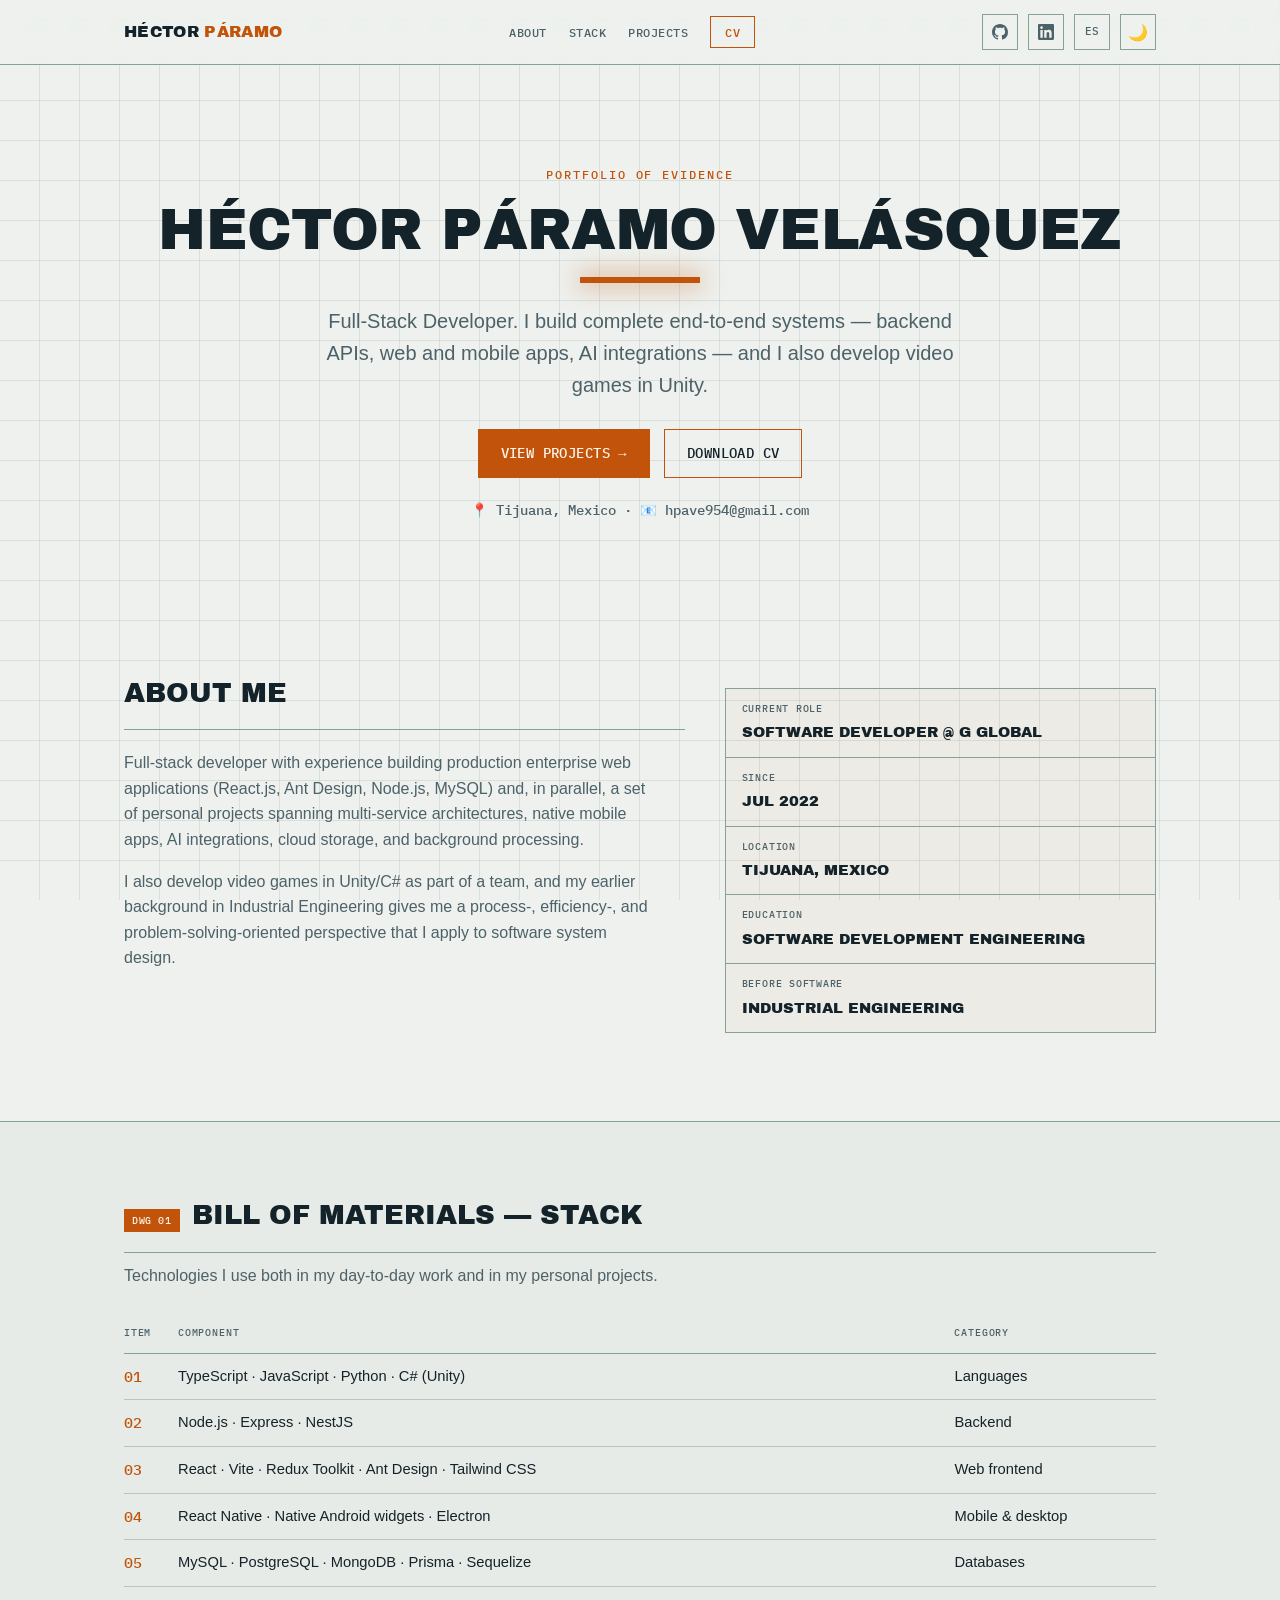
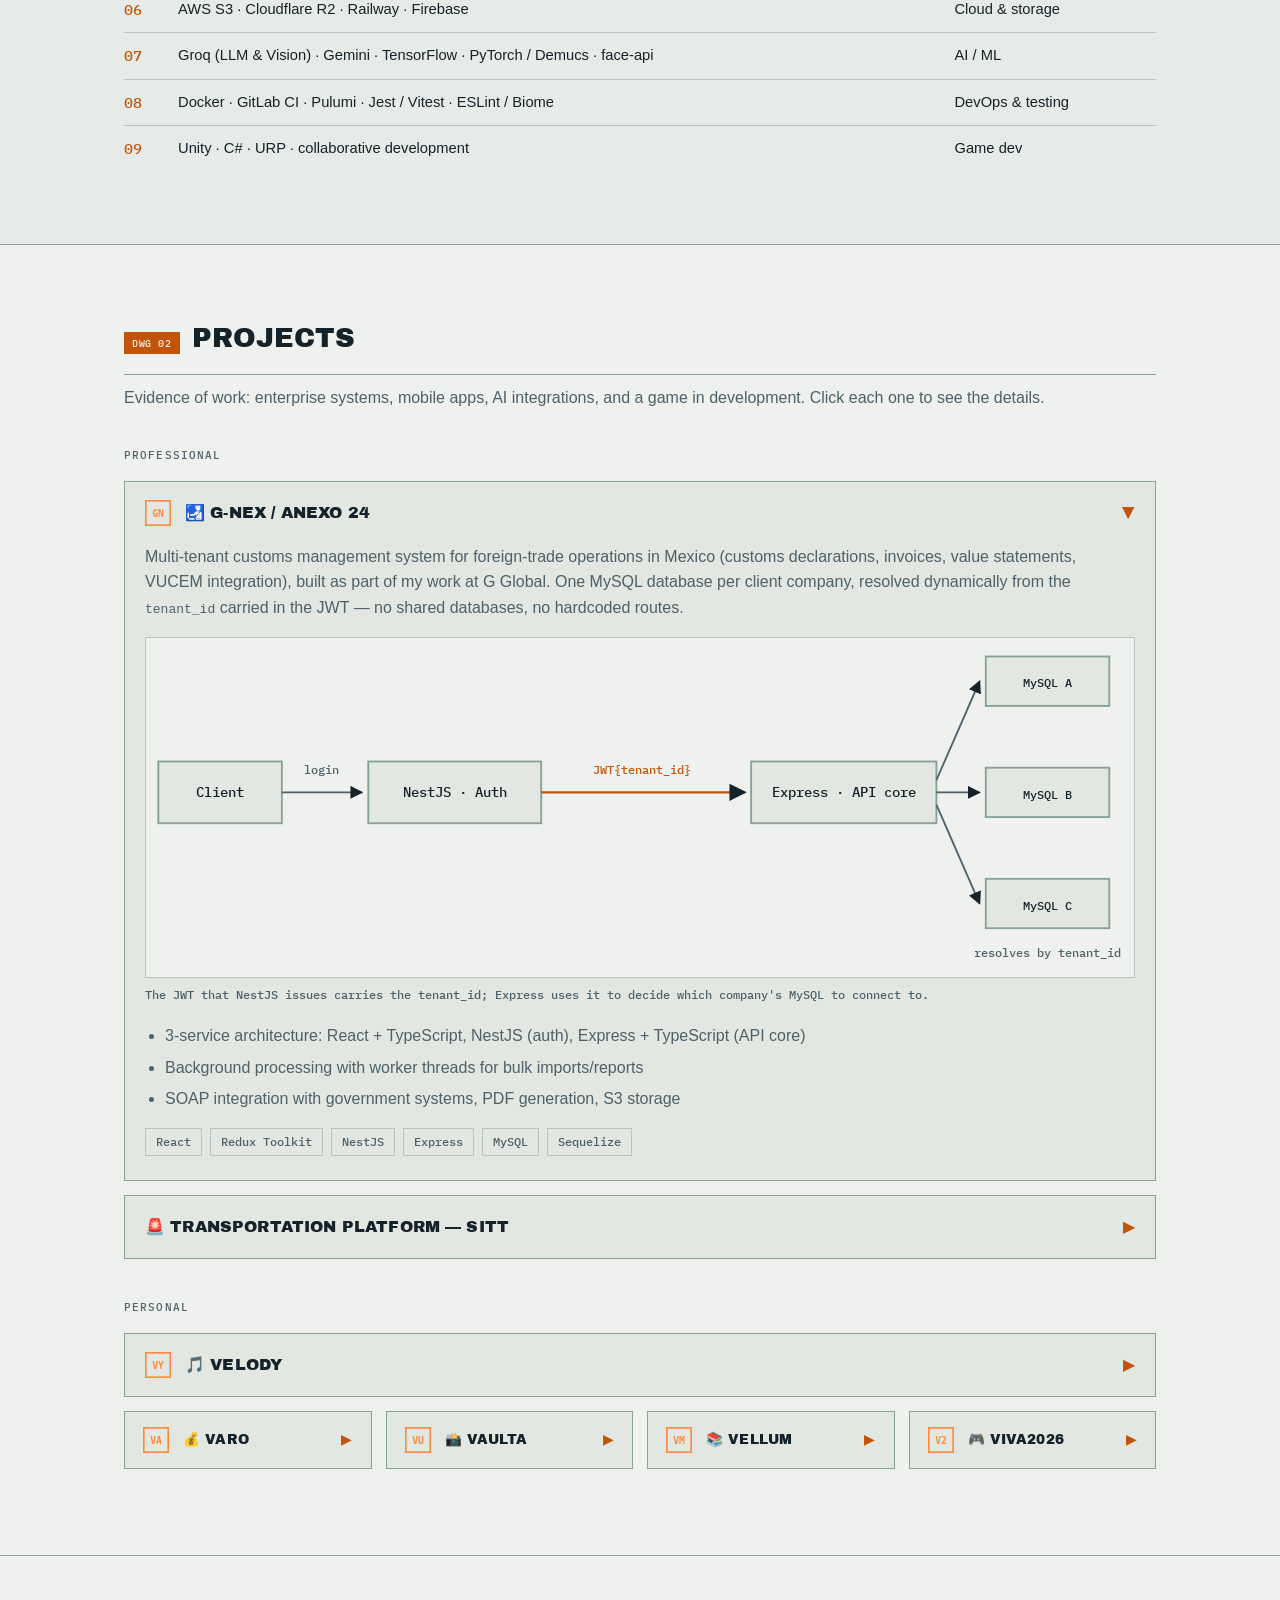
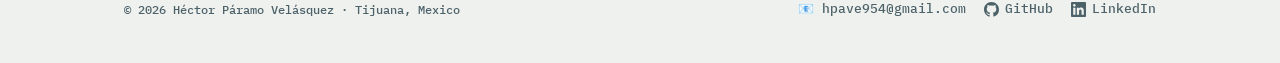
==== en/index.html @ 0962d367 "Polish visuals, add English site, sync CV, fix project accordion Batch of accumulated work across se" ====
<!DOCTYPE html>
<html lang="en">
<head>
<meta charset="UTF-8">
<meta name="viewport" content="width=device-width, initial-scale=1.0">
<title>Héctor Páramo Velásquez — Full-Stack Developer</title>
<meta name="description" content="Portfolio of evidence for Héctor Páramo Velásquez: full-stack, mobile, AI, and game development projects.">
<link rel="canonical" href="https://portfolio-delta-ruddy-33.vercel.app/en/">
<link rel="alternate" hreflang="es" href="https://portfolio-delta-ruddy-33.vercel.app/">
<link rel="alternate" hreflang="en" href="https://portfolio-delta-ruddy-33.vercel.app/en/">
<link rel="alternate" hreflang="x-default" href="https://portfolio-delta-ruddy-33.vercel.app/">

<meta property="og:type" content="website">
<meta property="og:url" content="https://portfolio-delta-ruddy-33.vercel.app/en/">
<meta property="og:title" content="Héctor Páramo Velásquez — Full-Stack Developer">
<meta property="og:description" content="Portfolio of evidence for Héctor Páramo Velásquez: full-stack, mobile, AI, and game development projects.">
<meta property="og:image" content="https://portfolio-delta-ruddy-33.vercel.app/en/og-image.svg">
<meta property="og:image:type" content="image/svg+xml">
<meta property="og:image:width" content="1200">
<meta property="og:image:height" content="630">
<meta property="og:locale" content="en_US">

<meta name="twitter:card" content="summary_large_image">
<meta name="twitter:title" content="Héctor Páramo Velásquez — Full-Stack Developer">
<meta name="twitter:description" content="Portfolio of evidence for Héctor Páramo Velásquez: full-stack, mobile, AI, and game development projects.">
<meta name="twitter:image" content="https://portfolio-delta-ruddy-33.vercel.app/en/og-image.svg">

<link rel="icon" href="data:image/svg+xml,<svg xmlns=%22http://www.w3.org/2000/svg%22 viewBox=%220 0 100 100%22><text y=%22.9em%22 font-size=%2290%22>💻</text></svg>">
<link rel="stylesheet" href="../styles.css">
</head>
<body>

<nav class="nav" id="nav">
  <div class="nav__inner">
    <a href="#top" class="nav__brand">Héctor <span>Páramo</span></a>
    <ul class="nav__links">
      <li><a href="#about">About</a></li>
      <li><a href="#stack">Stack</a></li>
      <li><a href="#projects">Projects</a></li>
      <li><a href="cv.html" class="nav__cta">CV</a></li>
    </ul>
    <div class="nav__actions">
      <a class="nav__icon-link" href="https://github.com/Hector0122" target="_blank" rel="noopener noreferrer" aria-label="GitHub" title="GitHub"><svg width="16" height="16" viewBox="0 0 16 16" fill="currentColor" aria-hidden="true"><path d="M8 0C3.58 0 0 3.58 0 8c0 3.54 2.29 6.53 5.47 7.59.4.07.55-.17.55-.38 0-.19-.01-.82-.01-1.49-2.01.37-2.53-.49-2.69-.94-.09-.23-.48-.94-.82-1.13-.28-.15-.68-.52-.01-.53.63-.01 1.08.58 1.23.82.72 1.21 1.87.87 2.33.66.07-.52.28-.87.51-1.07-1.78-.2-3.64-.89-3.64-3.95 0-.87.31-1.59.82-2.15-.08-.2-.36-1.02.08-2.12 0 0 .67-.21 2.2.82.64-.18 1.32-.27 2-.27.68 0 1.36.09 2 .27 1.53-1.04 2.2-.82 2.2-.82.44 1.1.16 1.92.08 2.12.51.56.82 1.27.82 2.15 0 3.07-1.87 3.75-3.65 3.95.29.25.54.73.54 1.48 0 1.07-.01 1.93-.01 2.2 0 .21.15.46.55.38A8.013 8.013 0 0016 8c0-4.42-3.58-8-8-8z"/></svg></a>
      <!-- TODO: replace "#" with your real LinkedIn URL -->
      <a class="nav__icon-link" href="#" id="nav-linkedin-link" aria-label="LinkedIn" title="LinkedIn"><svg width="16" height="16" viewBox="0 0 24 24" fill="currentColor" aria-hidden="true"><path d="M20.447 20.452h-3.554v-5.569c0-1.328-.027-3.037-1.852-3.037-1.853 0-2.136 1.445-2.136 2.939v5.667H9.351V9h3.414v1.561h.046c.477-.9 1.637-1.85 3.37-1.85 3.601 0 4.267 2.37 4.267 5.455v6.286zM5.337 7.433c-1.144 0-2.063-.926-2.063-2.065 0-1.138.92-2.063 2.063-2.063 1.14 0 2.064.925 2.064 2.063 0 1.139-.925 2.065-2.064 2.065zm1.782 13.019H3.555V9h3.564v11.452zM22.225 0H1.771C.792 0 0 .774 0 1.729v20.542C0 23.227.792 24 1.771 24h20.451C23.2 24 24 23.227 24 22.271V1.729C24 .774 23.2 0 22.222 0h.003z"/></svg></a>
      <a class="nav__icon-link" href="/" aria-label="Versión en español" title="Versión en español">ES</a>
      <button class="theme-toggle" id="theme-toggle" aria-label="Switch theme" title="Switch theme">🌙</button>
      <button class="nav__burger" id="nav-burger" aria-label="Open menu">☰</button>
    </div>
  </div>
</nav>

<header class="hero" id="top">
  <div class="hero__glow" aria-hidden="true"></div>
  <div class="container">
    <span class="hero__eyebrow">Portfolio of evidence</span>
    <h1>Héctor Páramo Velásquez</h1>
    <div class="hero__rule" aria-hidden="true"></div>
    <p class="hero__subtitle">
      Full-Stack Developer. I build complete end-to-end systems — backend APIs,
      web and mobile apps, AI integrations — and I also develop video games in Unity.
    </p>
    <div class="hero__actions">
      <a href="#projects" class="btn btn--primary">View projects →</a>
      <a href="cv.html" class="btn btn--ghost">Download CV</a>
    </div>
    <p class="hero__meta">📍 Tijuana, Mexico · 📧 <span id="hero-email"></span><noscript> enable JavaScript to see it, or reach me via GitHub/LinkedIn below</noscript></p>
  </div>
</header>

<section id="about">
  <div class="container about">
    <div>
      <div class="section-head section-head--left">
        <h2>About me</h2>
      </div>
      <p>
        Full-stack developer with experience building production enterprise web
        applications (React.js, Ant Design, Node.js, MySQL) and, in parallel, a set
        of personal projects spanning multi-service architectures, native mobile
        apps, AI integrations, cloud storage, and background processing.
      </p>
      <p>
        I also develop video games in Unity/C# as part of a team, and my earlier
        background in Industrial Engineering gives me a process-, efficiency-, and
        problem-solving-oriented perspective that I apply to software system design.
      </p>
    </div>
    <dl class="title-block title-block--vertical">
      <div><dt>Current role</dt><dd>Software Developer @ G Global</dd></div>
      <div><dt>Since</dt><dd>Jul 2022</dd></div>
      <div><dt>Location</dt><dd>Tijuana, Mexico</dd></div>
      <div><dt>Education</dt><dd>Software Development Engineering</dd></div>
      <div><dt>Before software</dt><dd>Industrial Engineering</dd></div>
    </dl>
  </div>
</section>

<section id="stack" class="section-alt">
  <div class="container">
    <div class="section-head">
      <h2><span class="tag">Dwg 01</span> Bill of materials — Stack</h2>
      <p>Technologies I use both in my day-to-day work and in my personal projects.</p>
    </div>
    <table class="bom-table">
      <thead>
        <tr><th>Item</th><th>Component</th><th>Category</th></tr>
      </thead>
      <tbody>
        <tr><td>01</td><td>TypeScript · JavaScript · Python · C# (Unity)</td><td>Languages</td></tr>
        <tr><td>02</td><td>Node.js · Express · NestJS</td><td>Backend</td></tr>
        <tr><td>03</td><td>React · Vite · Redux Toolkit · Ant Design · Tailwind CSS</td><td>Web frontend</td></tr>
        <tr><td>04</td><td>React Native · Native Android widgets · Electron</td><td>Mobile &amp; desktop</td></tr>
        <tr><td>05</td><td>MySQL · PostgreSQL · MongoDB · Prisma · Sequelize</td><td>Databases</td></tr>
        <tr><td>06</td><td>AWS S3 · Cloudflare R2 · Railway · Firebase</td><td>Cloud &amp; storage</td></tr>
        <tr><td>07</td><td>Groq (LLM &amp; Vision) · Gemini · TensorFlow · PyTorch / Demucs · face-api</td><td>AI / ML</td></tr>
        <tr><td>08</td><td>Docker · GitLab CI · Pulumi · Jest / Vitest · ESLint / Biome</td><td>DevOps &amp; testing</td></tr>
        <tr><td>09</td><td>Unity · C# · URP · collaborative development</td><td>Game dev</td></tr>
      </tbody>
    </table>
  </div>
</section>

<section id="projects">
  <div class="container">
    <div class="section-head">
      <h2><span class="tag">Dwg 02</span> Projects</h2>
      <p>Evidence of work: enterprise systems, mobile apps, AI integrations, and a game in development. Click each one to see the details.</p>
    </div>

    <div class="proj-group">
      <p class="proj-group__label">Professional</p>

      <details class="proj" name="projects" open>
        <summary>
          <img class="proj__logo" src="../logo_gnex.svg" alt="">
          <span class="proj__title">🛃 G-Nex / Anexo 24</span>
          <span class="proj__chevron">▶</span>
        </summary>
        <div class="proj__body">
            <div class="proj__body-inner">
          <p>Multi-tenant customs management system for foreign-trade operations in Mexico (customs declarations, invoices, value statements, VUCEM integration), built as part of my work at G Global. One MySQL database per client company, resolved dynamically from the <code>tenant_id</code> carried in the JWT — no shared databases, no hardcoded routes.</p>
          <figure>
            <svg viewBox="0 0 800 275" role="img" aria-label="Diagram: the client logs into NestJS, which issues a JWT carrying the tenant_id; Express uses that tenant_id to resolve which of the three client MySQL databases to query.">
              <defs>
                <marker id="gnex-arrow-en" viewBox="0 0 10 10" refX="9" refY="5" markerWidth="7" markerHeight="7" orient="auto-start-reverse">
                  <path d="M0,0 L10,5 L0,10 z" fill="currentColor" />
                </marker>
              </defs>
              <rect class="flow-box" x="10" y="100" width="100" height="50"/>
              <text class="flow-text" x="60" y="129" text-anchor="middle">Client</text>

              <rect class="flow-box" x="180" y="100" width="140" height="50"/>
              <text class="flow-text" x="250" y="129" text-anchor="middle">NestJS · Auth</text>

              <line class="flow-line draw len-100" x1="110" y1="125" x2="175" y2="125" marker-end="url(#gnex-arrow-en)"/>
              <text class="flow-label" x="142" y="110" text-anchor="middle">login</text>

              <rect class="flow-box" x="490" y="100" width="150" height="50"/>
              <text class="flow-text" x="565" y="129" text-anchor="middle">Express · API core</text>

              <line class="flow-line--hinge draw len-300" x1="320" y1="125" x2="485" y2="125" marker-end="url(#gnex-arrow-en)"/>
              <text class="flow-label flow-label--hinge" x="402" y="110" text-anchor="middle">JWT{tenant_id}</text>

              <rect class="flow-box" x="680" y="15" width="100" height="40"/>
              <text class="flow-text flow-text--sm" x="730" y="40" text-anchor="middle">MySQL A</text>
              <rect class="flow-box" x="680" y="105" width="100" height="40"/>
              <text class="flow-text flow-text--sm" x="730" y="130" text-anchor="middle">MySQL B</text>
              <rect class="flow-box" x="680" y="195" width="100" height="40"/>
              <text class="flow-text flow-text--sm" x="730" y="220" text-anchor="middle">MySQL C</text>

              <line class="flow-line draw len-100" x1="640" y1="115" x2="675" y2="35" marker-end="url(#gnex-arrow-en)"/>
              <line class="flow-line draw len-100" x1="640" y1="125" x2="675" y2="125" marker-end="url(#gnex-arrow-en)"/>
              <line class="flow-line draw len-100" x1="640" y1="135" x2="675" y2="215" marker-end="url(#gnex-arrow-en)"/>
              <text class="flow-label" x="730" y="258" text-anchor="middle">resolves by tenant_id</text>
            </svg>
            <figcaption>The JWT that NestJS issues carries the tenant_id; Express uses it to decide which company's MySQL to connect to.</figcaption>
          </figure>
          <ul>
            <li>3-service architecture: React + TypeScript, NestJS (auth), Express + TypeScript (API core)</li>
            <li>Background processing with worker threads for bulk imports/reports</li>
            <li>SOAP integration with government systems, PDF generation, S3 storage</li>
          </ul>
          <div class="badges">
            <span class="badge">React</span><span class="badge">Redux Toolkit</span>
            <span class="badge">NestJS</span><span class="badge">Express</span>
            <span class="badge">MySQL</span><span class="badge">Sequelize</span>
          </div>
        </div>
          </div>
      </details>

      <details class="proj" name="projects">
        <summary>
          <span class="proj__title">🚨 Transportation platform — SITT</span>
          <span class="proj__chevron">▶</span>
        </summary>
        <div class="proj__body">
            <div class="proj__body-inner">
          <p>Platform for the public transportation system, integrated with the C4 public-safety command centers. Built during my time at IDG (client name withheld for confidentiality).</p>
          <ul>
            <li>Panic-button feature integrated with the C4 system via SOAP Web Services</li>
            <li>JSON ↔ XML conversion to communicate with C4's SOAP services</li>
            <li>Endpoints for real-time data queries and submission</li>
            <li>Service integration between mobile apps and backend</li>
          </ul>
          <div class="badges">
            <span class="badge">C#</span><span class="badge">SOAP</span>
            <span class="badge">Firebase</span><span class="badge">React</span>
          </div>
        </div>
          </div>
      </details>
    </div>

    <div class="proj-group">
      <p class="proj-group__label">Personal</p>

      <details class="proj" name="projects">
        <summary>
          <img class="proj__logo" src="../logo_velody.svg" alt="">
          <span class="proj__title">🎵 Velody</span>
          <span class="proj__chevron">▶</span>
        </summary>
        <div class="proj__body">
            <div class="proj__body-inner">
          <p>Desktop app for splitting songs into stems (vocals, drums, bass, etc.) to practice along with. Three independent processes coordinated via IPC — audio separation happens outside the main process so the UI never freezes.</p>
          <figure>
            <svg viewBox="0 0 620 260" role="img" aria-label="Diagram: React communicates with Node's main process via IPC; Node spawns a Python subprocess that runs Demucs and returns the separated stems over stdout.">
              <defs>
                <marker id="velody-arrow-en" viewBox="0 0 10 10" refX="9" refY="5" markerWidth="7" markerHeight="7" orient="auto-start-reverse">
                  <path d="M0,0 L10,5 L0,10 z" fill="currentColor" />
                </marker>
              </defs>
              <rect class="flow-box" x="20" y="20" width="170" height="50"/>
              <text class="flow-text" x="105" y="49" text-anchor="middle">React · UI</text>

              <rect class="flow-box" x="20" y="180" width="220" height="50"/>
              <text class="flow-text" x="130" y="209" text-anchor="middle">Node · Main process</text>

              <line class="flow-line draw len-300" x1="105" y1="70" x2="105" y2="175" marker-end="url(#velody-arrow-en)" marker-start="url(#velody-arrow-en)"/>
              <text class="flow-label" x="118" y="128">IPC</text>

              <rect class="flow-box" x="430" y="105" width="170" height="50"/>
              <text class="flow-text" x="515" y="134" text-anchor="middle">Python · Demucs</text>

              <line class="flow-line--hinge draw len-300" x1="240" y1="195" x2="425" y2="140" marker-end="url(#velody-arrow-en)"/>
              <text class="flow-label flow-label--hinge" x="290" y="150">spawn · stdin</text>

              <line class="flow-line draw len-300" x1="425" y1="150" x2="245" y2="205" marker-end="url(#velody-arrow-en)"/>
              <text class="flow-label" x="270" y="228">stems .wav · stdout</text>
            </svg>
            <figcaption>Node spawns Python as a subprocess to run Demucs; the React UI keeps responding while the audio is processed.</figcaption>
          </figure>
          <ul>
            <li>Custom audio engine built on the Web Audio API, with precise sync between stems</li>
            <li>Audio separation with Demucs (PyTorch) and BPM/key detection with ML</li>
            <li>Automatic Python environment setup on first launch</li>
          </ul>
          <div class="badges">
            <span class="badge">Electron</span><span class="badge">React</span>
            <span class="badge">Python</span><span class="badge">PyTorch</span>
            <span class="badge">Demucs</span>
          </div>
        </div>
          </div>
      </details>

      <div class="proj-grid">
        <details class="proj" name="projects">
          <summary>
            <img class="proj__logo" src="../logo_varo.svg" alt="">
            <span class="proj__title">💰 Varo</span>
            <span class="proj__chevron">▶</span>
          </summary>
          <div class="proj__body">
            <div class="proj__body-inner">
            <p>Personal finance mobile app with smart savings-goal forecasting, automated recurring transactions via cron jobs, and AI receipt scanning (Groq Vision) for automatic expense capture. Native Android widget rendered with Skia.</p>
            <div class="badges">
              <span class="badge">React Native</span><span class="badge">NestJS</span>
              <span class="badge">Prisma</span><span class="badge">PostgreSQL</span>
              <span class="badge">Groq API</span>
            </div>
          </div>
          </div>
        </details>

        <details class="proj" name="projects">
          <summary>
            <img class="proj__logo" src="../logo_vaulta.svg" alt="">
            <span class="proj__title">📸 Vaulta</span>
            <span class="proj__chevron">▶</span>
          </summary>
          <div class="proj__body">
            <div class="proj__body-inner">
            <p>Private-vault-style photo/video storage and organization app: facial recognition and person grouping (face-api + TensorFlow in an isolated process), duplicate detection via perceptual hashing, async ZIP export, vault protected with PIN + biometrics.</p>
            <div class="badges">
              <span class="badge">React Native</span><span class="badge">NestJS</span>
              <span class="badge">PostgreSQL</span><span class="badge">Cloudflare R2/S3</span>
              <span class="badge">Firebase</span><span class="badge">TensorFlow</span>
            </div>
          </div>
          </div>
        </details>

        <details class="proj" name="projects">
          <summary>
            <img class="proj__logo" src="../logo_vellum.svg" alt="">
            <span class="proj__title">📚 Vellum</span>
            <span class="proj__chevron">▶</span>
          </summary>
          <div class="proj__body">
            <div class="proj__body-inner">
            <p>Mobile EPUB reading app with progress sync, notes, and smart recommendations. Offline-first architecture with a persistent sync queue and automatic retries; AI-generated chapter summaries (Groq/Gemini).</p>
            <div class="badges">
              <span class="badge">React Native</span><span class="badge">Express</span>
              <span class="badge">Prisma</span><span class="badge">PostgreSQL</span>
              <span class="badge">Groq</span><span class="badge">Gemini</span>
            </div>
          </div>
          </div>
        </details>

        <details class="proj" name="projects">
          <summary>
            <img class="proj__logo" src="../logo_viva2026.svg" alt="">
            <span class="proj__title">🎮 Viva2026</span>
            <span class="proj__chevron">▶</span>
          </summary>
          <div class="proj__body">
            <div class="proj__body-inner">
            <p>2D stealth-action game in development, inspired by Katana Zero, Hotline Miami, and Dead Cells. Level built entirely procedurally at runtime (no prefabs): camera, player, enemies, platforms, and UI all generated by code. Extensible mask-based ability system.</p>
            <div class="badges">
              <span class="badge">Unity 6</span><span class="badge">C#</span>
              <span class="badge">URP</span><span class="badge">Android</span>
            </div>
          </div>
          </div>
        </details>
      </div>
    </div>
  </div>
</section>

<footer class="site-footer">
  <div class="container site-footer__inner">
    <p class="site-footer__copy">© <span id="year"></span> Héctor Páramo Velásquez · Tijuana, Mexico</p>
    <nav class="footer__contact" aria-label="Contact">
      <a href="#" id="email-contact-link">📧</a>
      <a href="https://github.com/Hector0122" id="github-link" target="_blank" rel="noopener noreferrer"><svg width="15" height="15" viewBox="0 0 16 16" fill="currentColor" aria-hidden="true"><path d="M8 0C3.58 0 0 3.58 0 8c0 3.54 2.29 6.53 5.47 7.59.4.07.55-.17.55-.38 0-.19-.01-.82-.01-1.49-2.01.37-2.53-.49-2.69-.94-.09-.23-.48-.94-.82-1.13-.28-.15-.68-.52-.01-.53.63-.01 1.08.58 1.23.82.72 1.21 1.87.87 2.33.66.07-.52.28-.87.51-1.07-1.78-.2-3.64-.89-3.64-3.95 0-.87.31-1.59.82-2.15-.08-.2-.36-1.02.08-2.12 0 0 .67-.21 2.2.82.64-.18 1.32-.27 2-.27.68 0 1.36.09 2 .27 1.53-1.04 2.2-.82 2.2-.82.44 1.1.16 1.92.08 2.12.51.56.82 1.27.82 2.15 0 3.07-1.87 3.75-3.65 3.95.29.25.54.73.54 1.48 0 1.07-.01 1.93-.01 2.2 0 .21.15.46.55.38A8.013 8.013 0 0016 8c0-4.42-3.58-8-8-8z"/></svg> GitHub</a>
      <!-- TODO: replace "#" with your real LinkedIn URL -->
      <a href="#" id="linkedin-link"><svg width="15" height="15" viewBox="0 0 24 24" fill="currentColor" aria-hidden="true"><path d="M20.447 20.452h-3.554v-5.569c0-1.328-.027-3.037-1.852-3.037-1.853 0-2.136 1.445-2.136 2.939v5.667H9.351V9h3.414v1.561h.046c.477-.9 1.637-1.85 3.37-1.85 3.601 0 4.267 2.37 4.267 5.455v6.286zM5.337 7.433c-1.144 0-2.063-.926-2.063-2.065 0-1.138.92-2.063 2.063-2.063 1.14 0 2.064.925 2.064 2.063 0 1.139-.925 2.065-2.064 2.065zm1.782 13.019H3.555V9h3.564v11.452zM22.225 0H1.771C.792 0 0 .774 0 1.729v20.542C0 23.227.792 24 1.771 24h20.451C23.2 24 24 23.227 24 22.271V1.729C24 .774 23.2 0 22.222 0h.003z"/></svg> LinkedIn</a>
      <noscript>Enable JavaScript to see my email.</noscript>
    </nav>
  </div>
</footer>

<script src="../script.js"></script>
</body>
</html>
---- styles.css ----
/* ===== Fonts (self-hosted, no third-party requests) ===== */
@font-face {
  font-family: "Archivo Black";
  font-style: normal;
  font-weight: 400;
  font-display: swap;
  src: url("fonts/archivo-black-400.woff2") format("woff2");
}

@font-face {
  font-family: "IBM Plex Mono";
  font-style: normal;
  font-weight: 500;
  font-display: swap;
  src: url("fonts/ibm-plex-mono-500.woff2") format("woff2");
}

/* ===== Design tokens ===== */
:root {
  /* Blueprint (dark) — default identity */
  --bg: #0b1826;
  --bg-alt: #0f2233;
  --surface: #0f2233;
  --rule: #24435b;
  --rule-strong: #3a6386;
  --text: #e9f2f6;
  --text-muted: #86a8ba;
  --accent: #ff8a3d;
  --accent-rgb: 255, 138, 61;
  --accent-ink: #2a1200;
  --glow-opacity: 0.12;
  --max-width: 1080px;
  color-scheme: dark;
}

@media (prefers-color-scheme: light) {
  :root:not([data-theme="dark"]) {
    /* Blueline (light) — historical diazo-print inversion */
    --bg: #eef1ee;
    --bg-alt: #e2e7e2;
    --surface: #e2e7e2;
    --rule: #b9c6c0;
    --rule-strong: #86a196;
    --text: #142229;
    --text-muted: #4d6169;
    --accent: #c2530a;
    --accent-rgb: 194, 83, 10;
    --accent-ink: #fff4ea;
    --glow-opacity: 0;
    color-scheme: light;
  }
}

:root[data-theme="dark"] {
  --bg: #0b1826; --bg-alt: #0f2233; --surface: #0f2233;
  --rule: #24435b; --rule-strong: #3a6386;
  --text: #e9f2f6; --text-muted: #86a8ba;
  --accent: #ff8a3d; --accent-rgb: 255, 138, 61; --accent-ink: #2a1200;
  --glow-opacity: 0.12;
  color-scheme: dark;
}

:root[data-theme="light"] {
  --bg: #eef1ee; --bg-alt: #e2e7e2; --surface: #e2e7e2;
  --rule: #b9c6c0; --rule-strong: #86a196;
  --text: #142229; --text-muted: #4d6169;
  --accent: #c2530a; --accent-rgb: 194, 83, 10; --accent-ink: #fff4ea;
  --glow-opacity: 0;
  color-scheme: light;
}

* { box-sizing: border-box; }

html { scroll-behavior: smooth; }

body {
  margin: 0;
  background:
    repeating-linear-gradient(0deg, transparent, transparent 39px, color-mix(in srgb, var(--rule) 40%, transparent) 39px, color-mix(in srgb, var(--rule) 40%, transparent) 40px),
    repeating-linear-gradient(90deg, transparent, transparent 39px, color-mix(in srgb, var(--rule) 40%, transparent) 39px, color-mix(in srgb, var(--rule) 40%, transparent) 40px),
    var(--bg);
  background-attachment: fixed;
  color: var(--text);
  font-family: ui-sans-serif, -apple-system, "Segoe UI", Roboto, sans-serif;
  line-height: 1.6;
  -webkit-font-smoothing: antialiased;
}

img { max-width: 100%; display: block; }

a { color: inherit; }

.container {
  max-width: var(--max-width);
  margin: 0 auto;
  padding: 0 24px;
}

@media (prefers-reduced-motion: reduce) {
  * { animation: none !important; transition: none !important; }
}

/* ===== Nav ===== */
.nav {
  position: sticky;
  top: 0;
  z-index: 50;
  background: color-mix(in srgb, var(--bg) 90%, transparent);
  backdrop-filter: blur(10px);
  border-bottom: 1px solid var(--rule-strong);
}

.nav__inner {
  max-width: var(--max-width);
  margin: 0 auto;
  padding: 14px 24px;
  display: flex;
  align-items: center;
  justify-content: space-between;
  gap: 16px;
}

.nav__brand {
  font-family: "Archivo Black", ui-sans-serif, sans-serif;
  font-weight: 400;
  text-decoration: none;
  text-transform: uppercase;
  font-size: 1rem;
  letter-spacing: 0.02em;
}

.nav__brand span { color: var(--accent); }

.nav__links {
  display: flex;
  align-items: center;
  gap: 22px;
  list-style: none;
  margin: 0;
  padding: 0;
}

.nav__links a {
  text-decoration: none;
  color: var(--text-muted);
  font-family: "IBM Plex Mono", ui-monospace, monospace;
  font-size: 0.78rem;
  letter-spacing: 0.04em;
  text-transform: uppercase;
  transition: color 0.15s ease;
}

.nav__links a:hover { color: var(--accent); }

.nav__cta {
  border: 1px solid var(--accent);
  color: var(--accent) !important;
  padding: 7px 14px;
}

.nav__actions {
  display: flex;
  align-items: center;
  gap: 10px;
}

.theme-toggle {
  background: transparent;
  border: 1px solid var(--rule-strong);
  color: var(--text);
  width: 36px;
  height: 36px;
  display: inline-flex;
  align-items: center;
  justify-content: center;
  cursor: pointer;
  font-size: 1rem;
}
.theme-toggle:hover { border-color: var(--accent); color: var(--accent); }
.theme-toggle:focus-visible { outline: 2px solid var(--accent); outline-offset: 2px; }

.nav__icon-link {
  background: transparent;
  border: 1px solid var(--rule-strong);
  color: var(--text-muted);
  width: 36px;
  height: 36px;
  display: inline-flex;
  align-items: center;
  justify-content: center;
  text-decoration: none;
  font-family: "IBM Plex Mono", ui-monospace, monospace;
  font-size: 0.68rem;
  letter-spacing: 0.02em;
  transition: border-color 0.15s ease, color 0.15s ease;
}
.nav__icon-link:hover { border-color: var(--accent); color: var(--accent); }
.nav__icon-link:focus-visible { outline: 2px solid var(--accent); outline-offset: 2px; }

.nav__burger {
  display: none;
  background: none;
  border: 1px solid var(--rule-strong);
  width: 36px;
  height: 36px;
  color: var(--text);
  font-size: 1.1rem;
  cursor: pointer;
}

/* ===== Hero ===== */
.hero {
  position: relative;
  padding: 96px 0 64px;
  overflow: clip;
}

.hero__glow {
  position: absolute;
  top: -80px;
  left: 50%;
  transform: translateX(-50%);
  width: 560px;
  height: 420px;
  background: radial-gradient(circle, rgba(var(--accent-rgb), var(--glow-opacity)) 0%, rgba(var(--accent-rgb), 0) 70%);
  pointer-events: none;
  z-index: 0;
}

.hero .container { position: relative; z-index: 1; text-align: center; }

.hero__eyebrow {
  display: inline-block;
  color: var(--accent);
  font-family: "IBM Plex Mono", ui-monospace, monospace;
  font-size: 0.75rem;
  letter-spacing: 0.16em;
  text-transform: uppercase;
  margin-bottom: 18px;
}

.hero h1 {
  font-family: "Archivo Black", ui-sans-serif, sans-serif;
  font-weight: 400;
  text-transform: uppercase;
  font-size: clamp(2.2rem, 6vw, 3.6rem);
  line-height: 0.98;
  letter-spacing: -0.01em;
  margin: 0 0 18px;
  text-wrap: balance;
}

.hero__rule {
  width: 120px;
  height: 6px;
  margin: 0 auto 22px;
  background: var(--accent);
  box-shadow: 0 0 24px 2px rgba(var(--accent-rgb), 0.55);
}

.hero__subtitle {
  font-size: clamp(1.05rem, 2vw, 1.25rem);
  color: var(--text-muted);
  max-width: 640px;
  margin: 0 auto 28px;
}

.hero__actions {
  display: flex;
  justify-content: center;
  gap: 14px;
  flex-wrap: wrap;
  margin-bottom: 22px;
}

.btn {
  display: inline-flex;
  align-items: center;
  gap: 8px;
  padding: 13px 22px;
  font-family: "IBM Plex Mono", ui-monospace, monospace;
  font-size: 0.85rem;
  letter-spacing: 0.03em;
  text-transform: uppercase;
  text-decoration: none;
  border: 1px solid var(--accent);
  cursor: pointer;
  transition: transform 0.15s ease, box-shadow 0.15s ease;
}

.btn:hover { transform: translateY(-1px); box-shadow: 0 0 0 3px rgba(var(--accent-rgb), 0.22); }
.btn:focus-visible { outline: 2px solid var(--text); outline-offset: 3px; }

.btn--primary {
  background: var(--accent);
  color: var(--accent-ink);
}

.btn--ghost {
  background: transparent;
  color: var(--text);
}

.hero__meta {
  color: var(--text-muted);
  font-family: "IBM Plex Mono", ui-monospace, monospace;
  font-size: 0.85rem;
}

.hero__meta noscript { display: inline; }

/* ===== Sections ===== */
section { padding: 72px 0; }

.section-head { margin-bottom: 36px; text-align: left; }

.section-head--left { text-align: left; margin-bottom: 20px; }

.section-head h2 {
  display: flex;
  align-items: baseline;
  gap: 12px;
  font-family: "Archivo Black", ui-sans-serif, sans-serif;
  font-weight: 400;
  text-transform: uppercase;
  font-size: clamp(1.3rem, 2.6vw, 1.7rem);
  margin: 0 0 10px;
  padding-bottom: 14px;
  border-bottom: 1px solid var(--rule-strong);
}

.section-head p {
  color: var(--text-muted);
  margin: 0;
}

.tag {
  font-family: "IBM Plex Mono", ui-monospace, monospace;
  font-size: 0.65rem;
  letter-spacing: 0.06em;
  color: var(--accent-ink);
  background: var(--accent);
  padding: 3px 8px;
  flex-shrink: 0;
}

.section-alt { background: color-mix(in srgb, var(--bg-alt) 55%, transparent); border-top: 1px solid var(--rule-strong); border-bottom: 1px solid var(--rule-strong); }

/* ===== About ===== */
.about {
  display: grid;
  grid-template-columns: minmax(0, 1.3fr) minmax(0, 1fr);
  gap: 40px;
  align-items: start;
}

.about p { color: var(--text-muted); margin: 0 0 16px; max-width: 60ch; }

/* ===== Title block (facts display, reused in About) ===== */
.title-block {
  display: grid;
  grid-template-columns: repeat(auto-fit, minmax(160px, 1fr));
  border: 1px solid var(--rule-strong);
  background: rgba(var(--accent-rgb), 0.04);
}

.title-block div {
  padding: 12px 16px;
  border-left: 1px solid var(--rule-strong);
}
.title-block div:first-child { border-left: none; }

.title-block dt,
.title-block span {
  display: block;
  font-family: "IBM Plex Mono", ui-monospace, monospace;
  font-size: 0.6rem;
  letter-spacing: 0.08em;
  text-transform: uppercase;
  color: var(--text-muted);
  margin: 0 0 5px;
}

.title-block dd,
.title-block strong {
  display: block;
  margin: 0;
  font-family: "Archivo Black", ui-sans-serif, sans-serif;
  font-weight: 400;
  font-size: 0.92rem;
  text-transform: uppercase;
}

.title-block--vertical {
  grid-template-columns: 1fr;
}
.title-block--vertical div {
  border-left: none;
  border-top: 1px solid var(--rule-strong);
}
.title-block--vertical div:first-child { border-top: none; }

/* ===== Stack: bill of materials table ===== */
.bom-table {
  width: 100%;
  border-collapse: collapse;
  font-size: 0.92rem;
}

.bom-table thead th {
  text-align: left;
  font-family: "IBM Plex Mono", ui-monospace, monospace;
  font-size: 0.65rem;
  letter-spacing: 0.08em;
  text-transform: uppercase;
  color: var(--text-muted);
  font-weight: 500;
  padding: 0 12px 12px 0;
  border-bottom: 1px solid var(--rule-strong);
}

.bom-table tbody td {
  padding: 11px 12px 11px 0;
  border-bottom: 1px solid var(--rule);
}

.bom-table tbody td:first-child {
  font-family: "IBM Plex Mono", ui-monospace, monospace;
  color: var(--accent);
  font-variant-numeric: tabular-nums;
  width: 54px;
}

.bom-table tbody tr:last-child td { border-bottom: none; }

/* ===== Projects ===== */
.proj-group { margin-bottom: 40px; }
.proj-group:last-child { margin-bottom: 0; }

.proj-group__label {
  font-family: "IBM Plex Mono", ui-monospace, monospace;
  font-size: 0.7rem;
  letter-spacing: 0.1em;
  text-transform: uppercase;
  color: var(--text-muted);
  margin: 0 0 16px;
}

.proj {
  border: 1px solid var(--rule-strong);
  background: var(--surface);
  margin-bottom: 14px;
}
.proj:last-child { margin-bottom: 0; }

.proj > summary {
  list-style: none;
  cursor: pointer;
  display: flex;
  align-items: center;
  gap: 14px;
  padding: 18px 20px;
  font-family: "Archivo Black", ui-sans-serif, sans-serif;
  font-weight: 400;
  text-transform: uppercase;
  letter-spacing: 0.01em;
  font-size: 1rem;
}
.proj > summary::-webkit-details-marker { display: none; }

.proj__logo {
  width: 26px;
  height: 26px;
  flex-shrink: 0;
  color: var(--accent);
}

.proj__title { flex: 1; }

.proj__chevron {
  font-family: "IBM Plex Mono", ui-monospace, monospace;
  color: var(--accent);
  transition: transform 0.25s ease;
  flex-shrink: 0;
}
.proj[open] > summary .proj__chevron { transform: rotate(90deg); }
.proj > summary:hover { color: var(--accent); }
.proj > summary:focus-visible { outline: 2px solid var(--accent); outline-offset: -2px; }

/* Smooth open/close without JS: force the content to stay rendered
   (override the browser's default display:none on closed <details>
   content) and animate its row height via the grid-template-rows
   0fr -> 1fr trick, clipping with overflow:hidden on the inner
   wrapper. Native <details>/<summary> still drives the open/close
   state and keyboard/no-JS behavior — only the visual reveal changes. */
.proj__body {
  display: grid;
  grid-template-rows: 0fr;
  min-height: 0; /* without this, a 0fr track can still size itself off
    the content's min-content instead of truly reaching 0, causing a
    visible jump at the start/end of the transition instead of smooth
    motion the whole way */
  transition: grid-template-rows 0.35s cubic-bezier(0.22, 1, 0.36, 1);
}
.proj[open] > .proj__body { grid-template-rows: 1fr; }

.proj__body-inner {
  overflow: hidden;
  padding: 0 20px 24px;
  opacity: 0;
  transition: opacity 0.3s ease;
}
.proj[open] > .proj__body .proj__body-inner {
  opacity: 1;
  transition: opacity 0.3s ease 0.08s; /* trails the height growth slightly
    so the reveal reads as fade+grow instead of the content popping in
    ahead of the box that's supposed to contain it */
}

.proj__body p { color: var(--text-muted); margin: 0 0 16px; }
.proj__body ul { margin: 0 0 16px; padding-left: 20px; color: var(--text-muted); }
.proj__body li { margin-bottom: 6px; }

figure { margin: 0 0 18px; }
figure svg {
  max-width: 100%;
  height: auto;
  display: block;
  background: var(--bg);
  border: 1px solid var(--rule);
}
figcaption {
  font-family: "IBM Plex Mono", ui-monospace, monospace;
  font-size: 0.72rem;
  color: var(--text-muted);
  margin-top: 8px;
}

.flow-line { stroke: var(--text-muted); stroke-width: 1.5; fill: none; }
.flow-line--hinge { stroke: var(--accent); stroke-width: 2; }
.flow-box { fill: var(--bg-alt); stroke: var(--rule-strong); stroke-width: 1.5; }
.flow-text { fill: var(--text); font-family: "IBM Plex Mono", ui-monospace, monospace; font-size: 11px; }
.flow-text--sm { font-size: 9.5px; }
.flow-label { fill: var(--text-muted); font-family: "IBM Plex Mono", ui-monospace, monospace; font-size: 9.5px; }
.flow-label--hinge { fill: var(--accent); }

.draw { stroke-dasharray: var(--len, 200); stroke-dashoffset: var(--len, 200); }
.proj[open] .draw { animation: draw 0.7s ease forwards; }
@keyframes draw { to { stroke-dashoffset: 0; } }

/* Per-diagram line lengths — kept as discrete classes (not inline style="")
   so the strict CSP (style-src 'self', no unsafe-inline) stays intact. */
.len-70 { --len: 70; }
.len-100 { --len: 100; }
.len-110 { --len: 110; }
.len-150 { --len: 150; }
.len-170 { --len: 170; }
.len-300 { --len: 300; } /* generous overestimate for any diagram line — dasharray only needs to be >= the path length */

.proj-grid {
  display: grid;
  grid-template-columns: repeat(auto-fit, minmax(240px, 1fr));
  gap: 14px;
  align-items: start; /* without this, Grid stretches every card in a row to
    match the tallest one — opening one card made its row-siblings grow into
    tall empty boxes too, which read as "they all opened" */
}
.proj-grid .proj > summary { font-size: 0.85rem; padding: 15px 18px; }
.proj-grid .proj__body-inner { padding: 0 18px 18px; }

/* Takeover layout: while one compact card is open, it spans the full grid
   width and its siblings hide — instead of one card growing awkwardly next
   to 3 still-small ones. This is purely visual now: exclusivity itself
   (only one project open at a time, site-wide) is guaranteed by the shared
   `name="proyectos"` attribute on every .proj <details> — a native HTML
   accordion group, no JS. This :has() rule just gives the (necessarily
   sole) open card its full-width layout within this grid. */
.proj-grid:has(.proj[open]) .proj:not([open]) { display: none; }
.proj-grid:has(.proj[open]) .proj[open] { grid-column: 1 / -1; }
.proj-grid .proj__body p { font-size: 0.88rem; }

.badges { display: flex; flex-wrap: wrap; gap: 8px; margin-top: 4px; }

.badge {
  font-family: "IBM Plex Mono", ui-monospace, monospace;
  font-size: 0.72rem;
  color: var(--text-muted);
  border: 1px solid var(--rule);
  padding: 4px 10px;
}

/* ===== Footer ===== */
.site-footer {
  padding: 32px 0;
  border-top: 1px solid var(--rule-strong);
}

.site-footer__inner {
  display: flex;
  justify-content: space-between;
  align-items: center;
  flex-wrap: wrap;
  gap: 14px;
}

.site-footer__copy {
  color: var(--text-muted);
  font-family: "IBM Plex Mono", ui-monospace, monospace;
  font-size: 0.75rem;
}

.footer__contact {
  display: flex;
  gap: 18px;
  flex-wrap: wrap;
  font-family: "IBM Plex Mono", ui-monospace, monospace;
  font-size: 0.8rem;
}
.footer__contact a { display: inline-flex; align-items: center; gap: 6px; text-decoration: none; color: var(--text-muted); }
.footer__contact a:hover { color: var(--accent); }
.footer__contact noscript { color: var(--text-muted); }

/* ===== Responsive ===== */
@media (max-width: 860px) {
  .about { grid-template-columns: 1fr; }
}

@media (max-width: 720px) {
  .nav__links { display: none; }
  .nav__burger { display: inline-flex; align-items: center; justify-content: center; }

  .nav__actions { gap: 6px; }
  .nav__icon-link, .theme-toggle, .nav__burger { width: 32px; height: 32px; }

  .nav--open .nav__links {
    display: flex;
    position: absolute;
    top: 64px;
    left: 0;
    right: 0;
    background: var(--bg-alt);
    border-bottom: 1px solid var(--rule-strong);
    flex-direction: column;
    padding: 18px 24px;
    gap: 16px;
  }

  .title-block { grid-template-columns: 1fr 1fr; }

  .site-footer__inner { flex-direction: column; align-items: flex-start; }
}
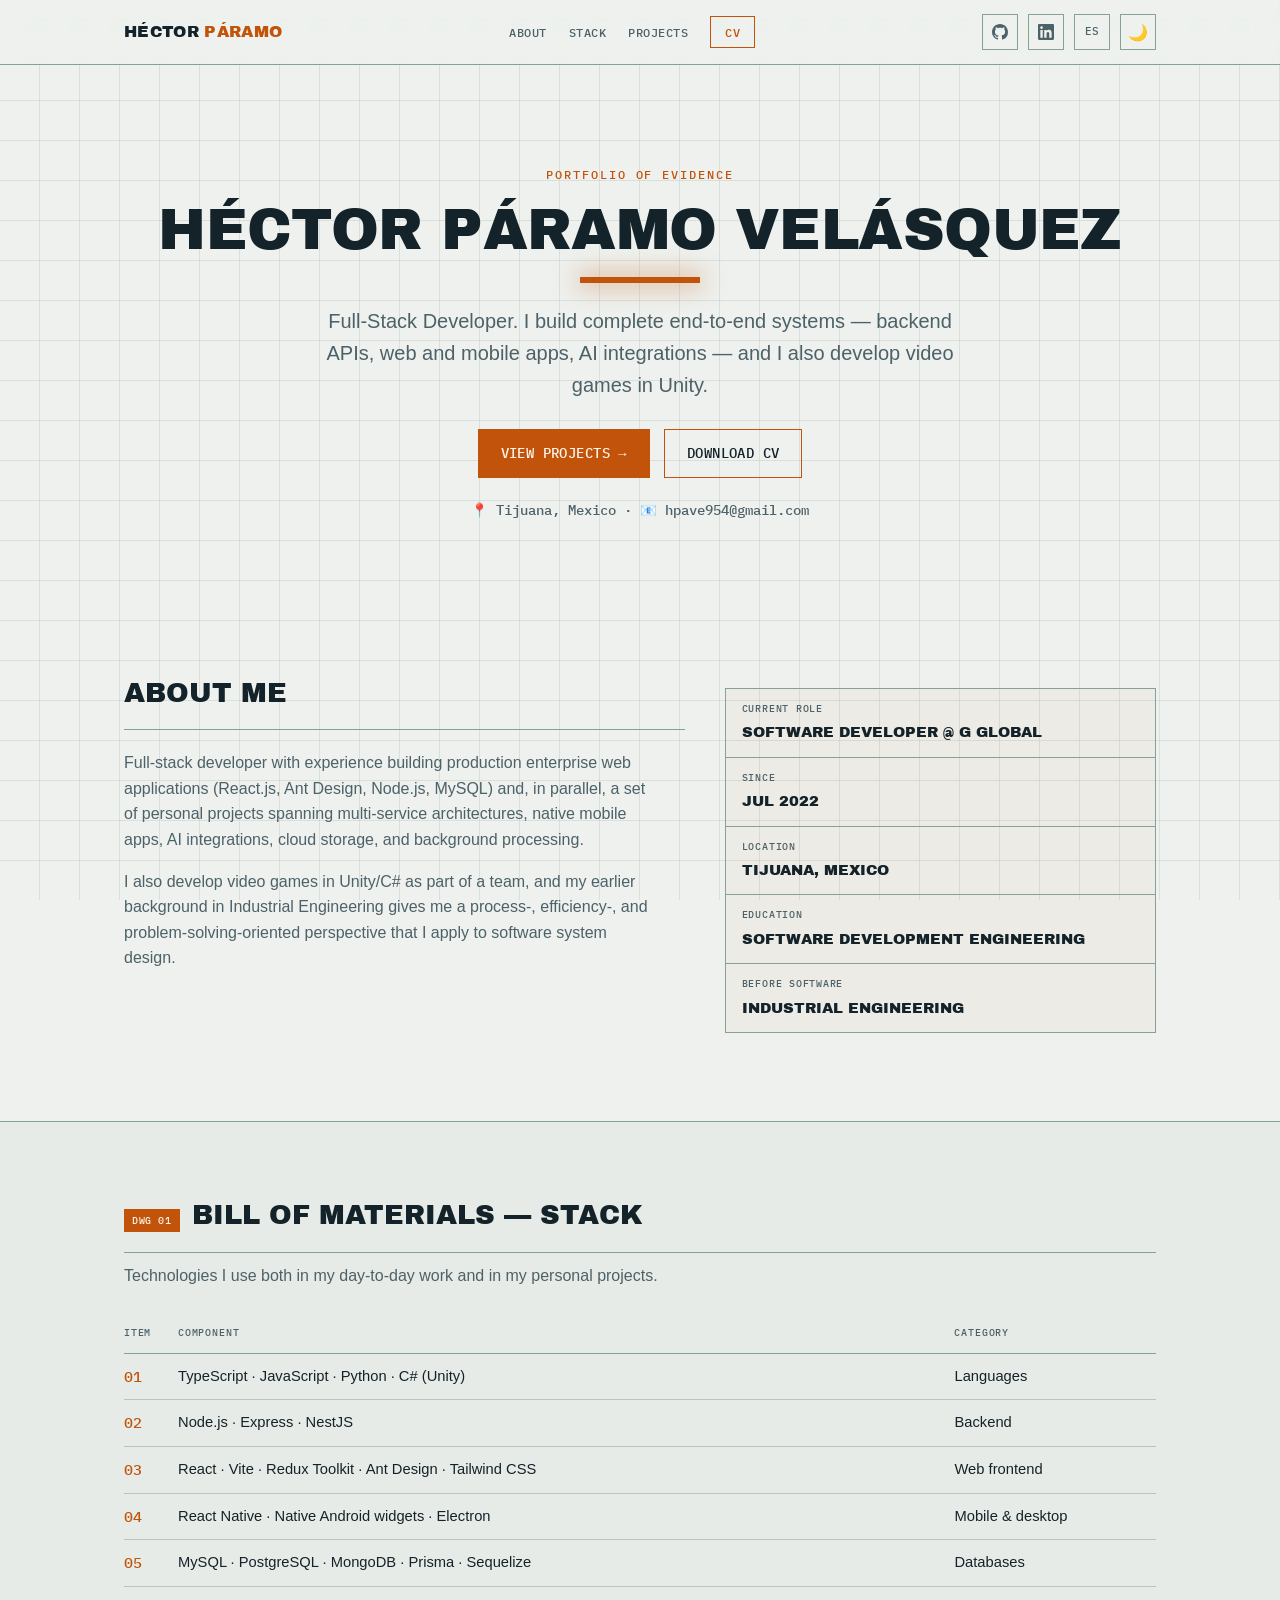
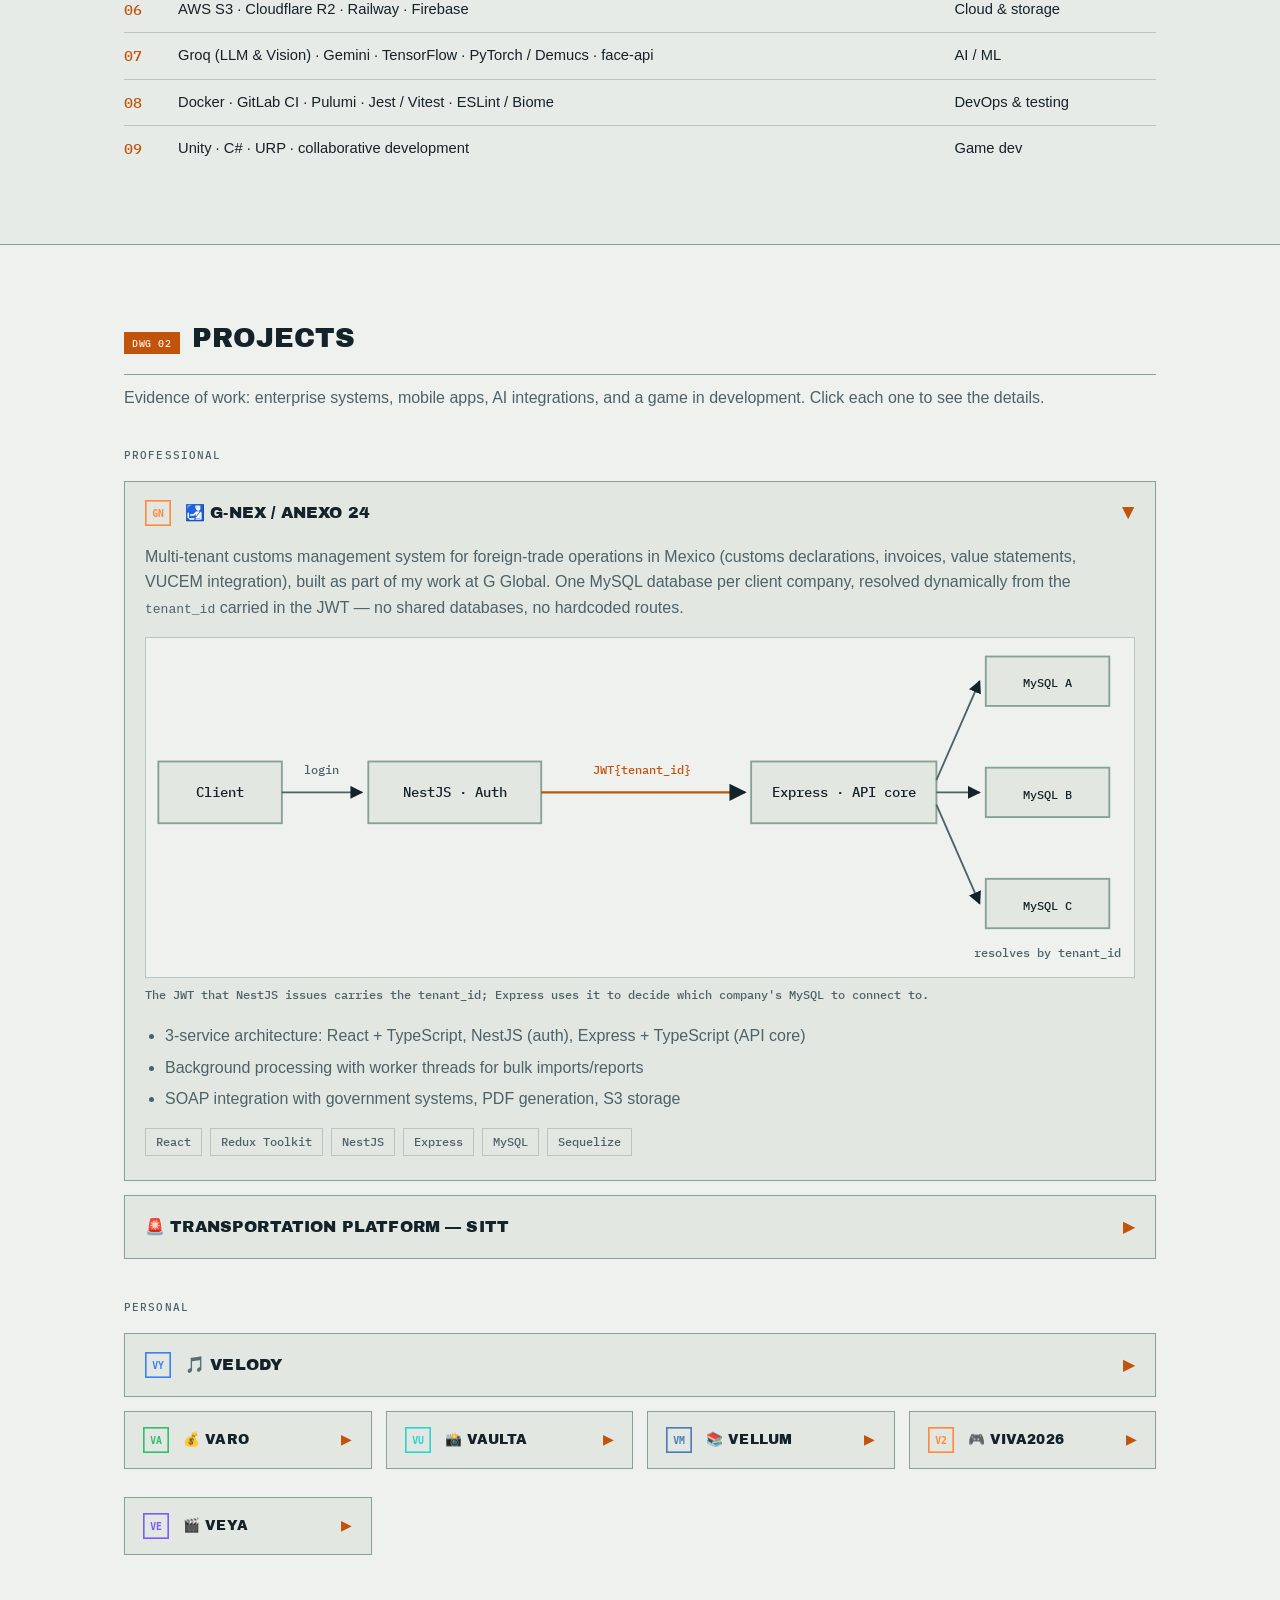
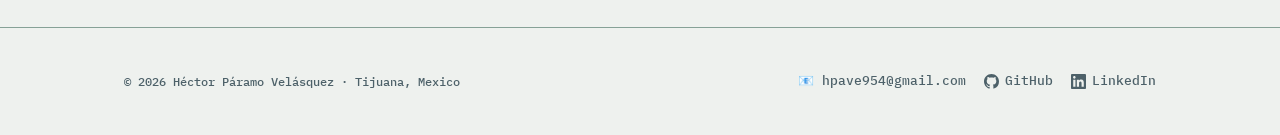
==== commit fac4a9a5: "Add Veya project details and logo to portfolio" ====
--- a/en/index.html
+++ b/en/index.html
@@ -337,6 +337,24 @@
           </div>
           </div>
         </details>
+
+        <details class="proj" name="projects">
+          <summary>
+            <img class="proj__logo" src="../logo_veya.svg" alt="">
+            <span class="proj__title">🎬 Veya</span>
+            <span class="proj__chevron">▶</span>
+          </summary>
+          <div class="proj__body">
+            <div class="proj__body-inner">
+            <p>Mobile app to discover, save, and organize movies, series, and anime — solves the "I wanted to watch something and now I can't remember what" problem. Unified search over TMDB and AniList, progress tracking (pending/watching/finished/dropped), and recommendations based on the user's actual taste.</p>
+            <div class="badges">
+              <span class="badge">React Native</span><span class="badge">NestJS</span>
+              <span class="badge">Prisma</span><span class="badge">PostgreSQL</span>
+              <span class="badge">TMDB</span><span class="badge">AniList</span>
+            </div>
+          </div>
+          </div>
+        </details>
       </div>
     </div>
   </div>
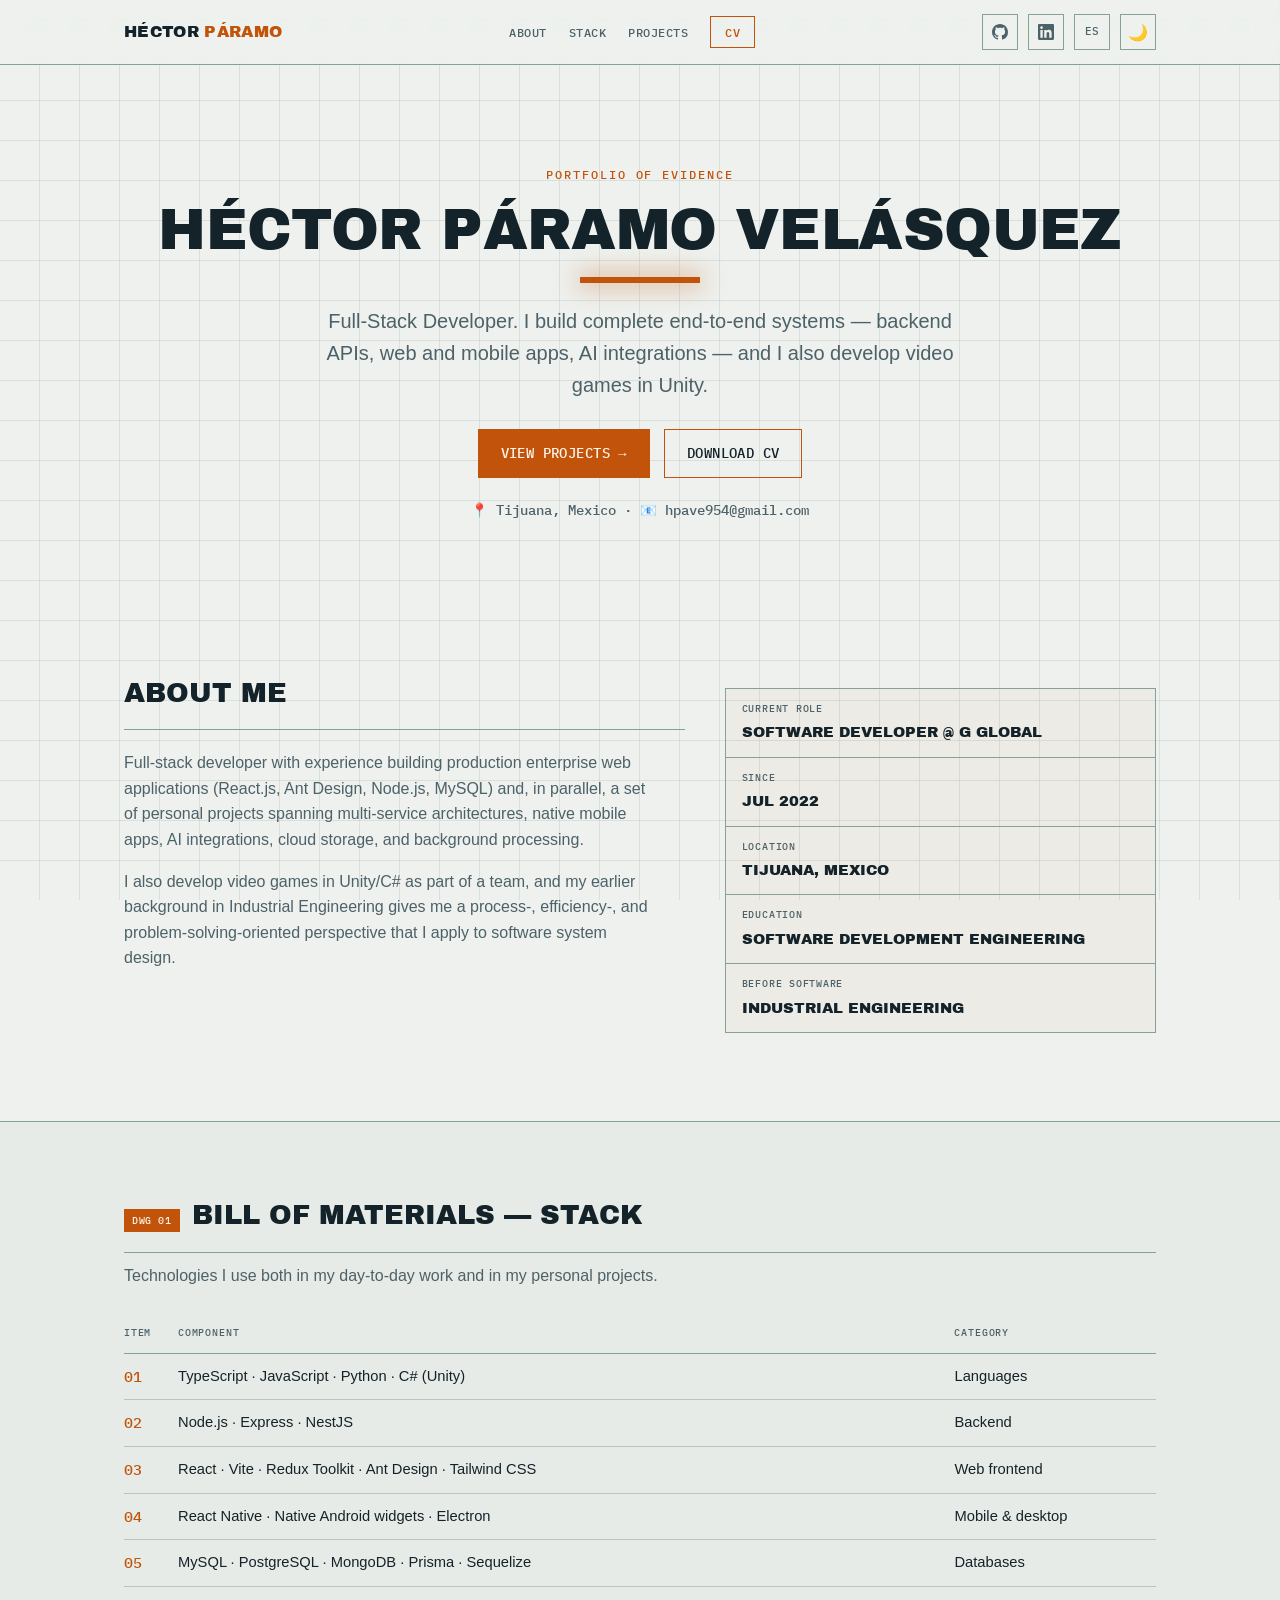
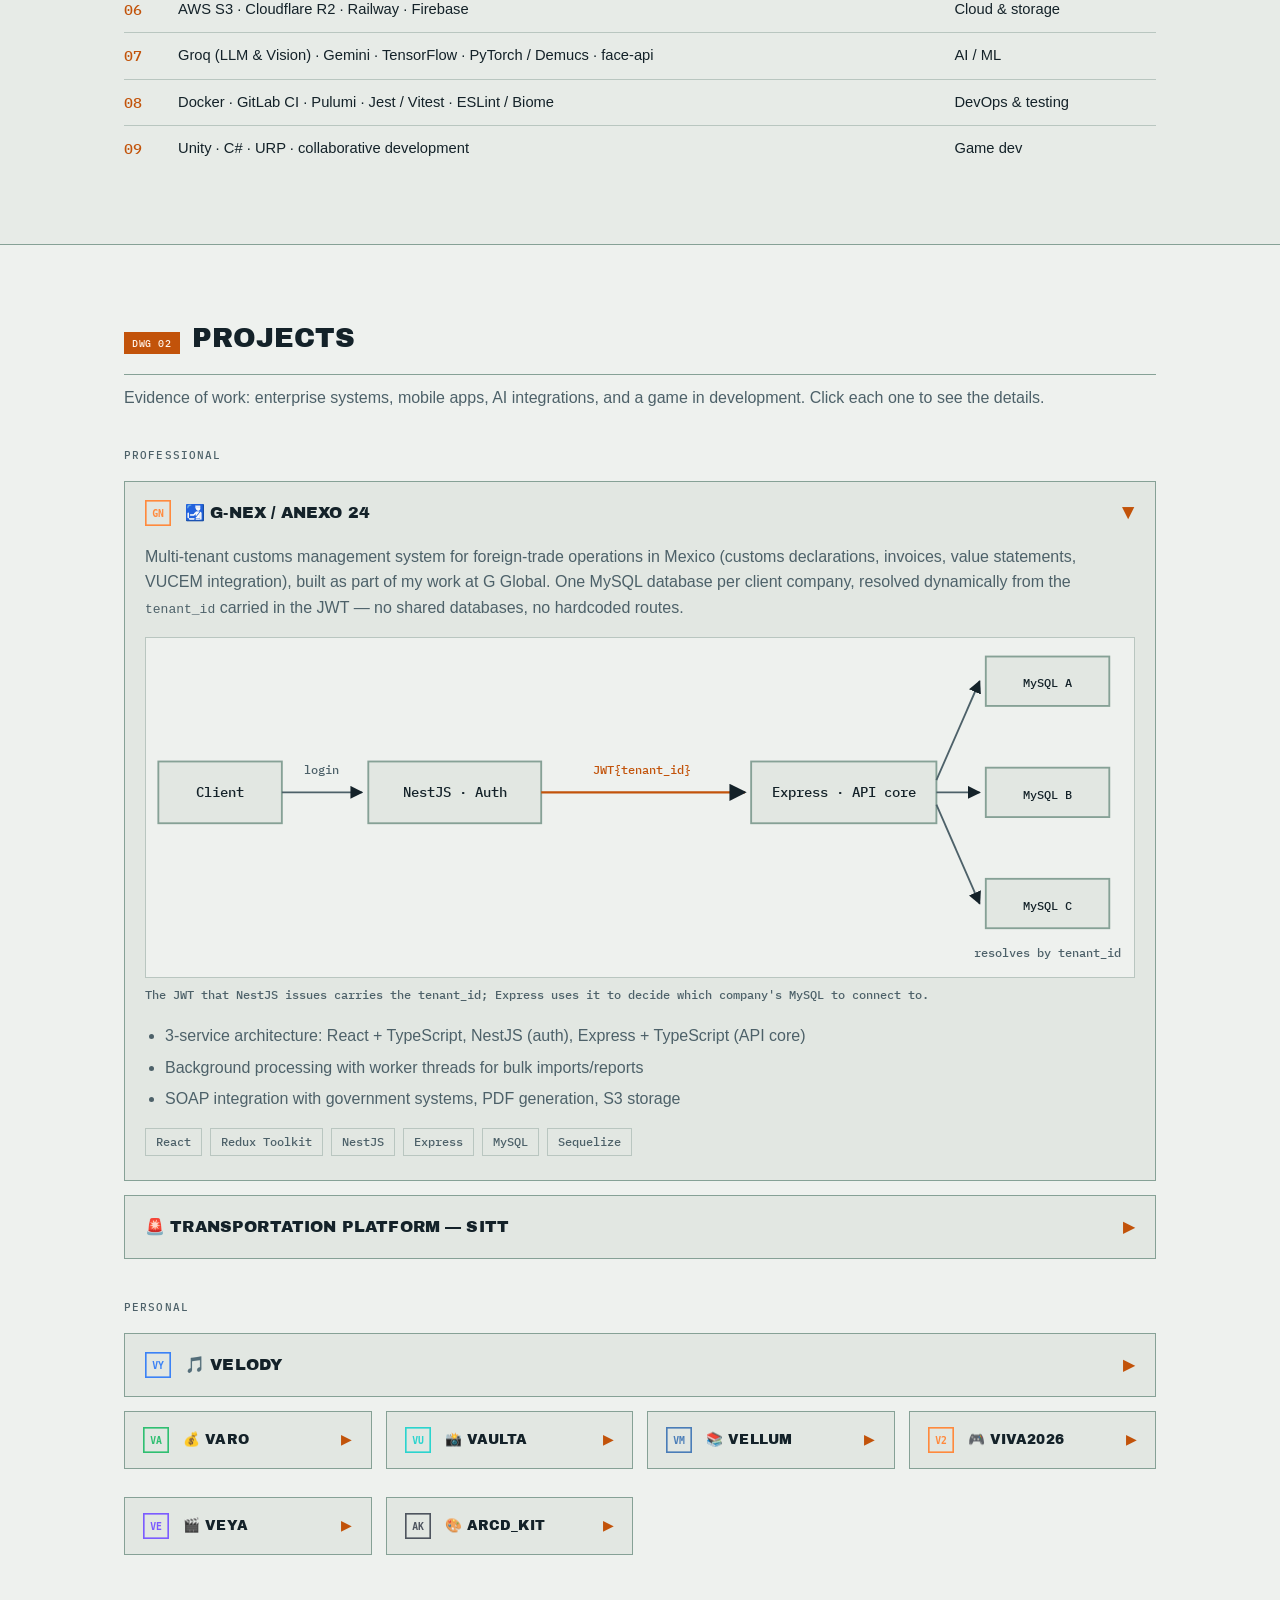
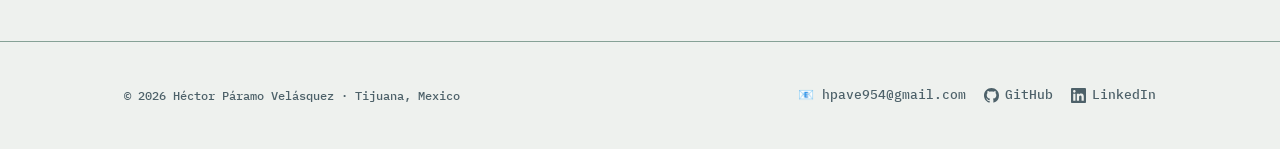
==== commit 4d399825: "Add arcd_kit project details and logo to portfolio" ====
--- a/en/index.html
+++ b/en/index.html
@@ -5,16 +5,16 @@
 <meta name="viewport" content="width=device-width, initial-scale=1.0">
 <title>Héctor Páramo Velásquez — Full-Stack Developer</title>
 <meta name="description" content="Portfolio of evidence for Héctor Páramo Velásquez: full-stack, mobile, AI, and game development projects.">
-<link rel="canonical" href="https://portfolio-delta-ruddy-33.vercel.app/en/">
-<link rel="alternate" hreflang="es" href="https://portfolio-delta-ruddy-33.vercel.app/">
-<link rel="alternate" hreflang="en" href="https://portfolio-delta-ruddy-33.vercel.app/en/">
-<link rel="alternate" hreflang="x-default" href="https://portfolio-delta-ruddy-33.vercel.app/">
+<link rel="canonical" href="https://hectorparamo.dev/en/">
+<link rel="alternate" hreflang="es" href="https://hectorparamo.dev/">
+<link rel="alternate" hreflang="en" href="https://hectorparamo.dev/en/">
+<link rel="alternate" hreflang="x-default" href="https://hectorparamo.dev/">
 
 <meta property="og:type" content="website">
-<meta property="og:url" content="https://portfolio-delta-ruddy-33.vercel.app/en/">
+<meta property="og:url" content="https://hectorparamo.dev/en/">
 <meta property="og:title" content="Héctor Páramo Velásquez — Full-Stack Developer">
 <meta property="og:description" content="Portfolio of evidence for Héctor Páramo Velásquez: full-stack, mobile, AI, and game development projects.">
-<meta property="og:image" content="https://portfolio-delta-ruddy-33.vercel.app/en/og-image.svg">
+<meta property="og:image" content="https://hectorparamo.dev/en/og-image.svg">
 <meta property="og:image:type" content="image/svg+xml">
 <meta property="og:image:width" content="1200">
 <meta property="og:image:height" content="630">
@@ -23,7 +23,7 @@
 <meta name="twitter:card" content="summary_large_image">
 <meta name="twitter:title" content="Héctor Páramo Velásquez — Full-Stack Developer">
 <meta name="twitter:description" content="Portfolio of evidence for Héctor Páramo Velásquez: full-stack, mobile, AI, and game development projects.">
-<meta name="twitter:image" content="https://portfolio-delta-ruddy-33.vercel.app/en/og-image.svg">
+<meta name="twitter:image" content="https://hectorparamo.dev/en/og-image.svg">
 
 <link rel="icon" href="data:image/svg+xml,<svg xmlns=%22http://www.w3.org/2000/svg%22 viewBox=%220 0 100 100%22><text y=%22.9em%22 font-size=%2290%22>💻</text></svg>">
 <link rel="stylesheet" href="../styles.css">
@@ -355,6 +355,23 @@
           </div>
           </div>
         </details>
+
+        <details class="proj" name="projects">
+          <summary>
+            <img class="proj__logo" src="../logo_arcd_kit.svg" alt="">
+            <span class="proj__title">🎨 arcd_kit</span>
+            <span class="proj__chevron">▶</span>
+          </summary>
+          <div class="proj__body">
+            <div class="proj__body-inner">
+            <p>Shared design system across all 6 product apps (Varo, VaultGaming, Vaulta, Vellum, Veya, Velody): one gray ramp, typography, spacing/radii, motion, and icons — with each app keeping its own brand color. Today it's a starter kit copied into each repo, with the plan to become an installable library via <code>package.json</code>. In progress.</p>
+            <div class="badges">
+              <span class="badge">TypeScript</span><span class="badge">Design Tokens</span>
+              <span class="badge">React Native</span><span class="badge">Reanimated</span>
+            </div>
+          </div>
+          </div>
+        </details>
       </div>
     </div>
   </div>
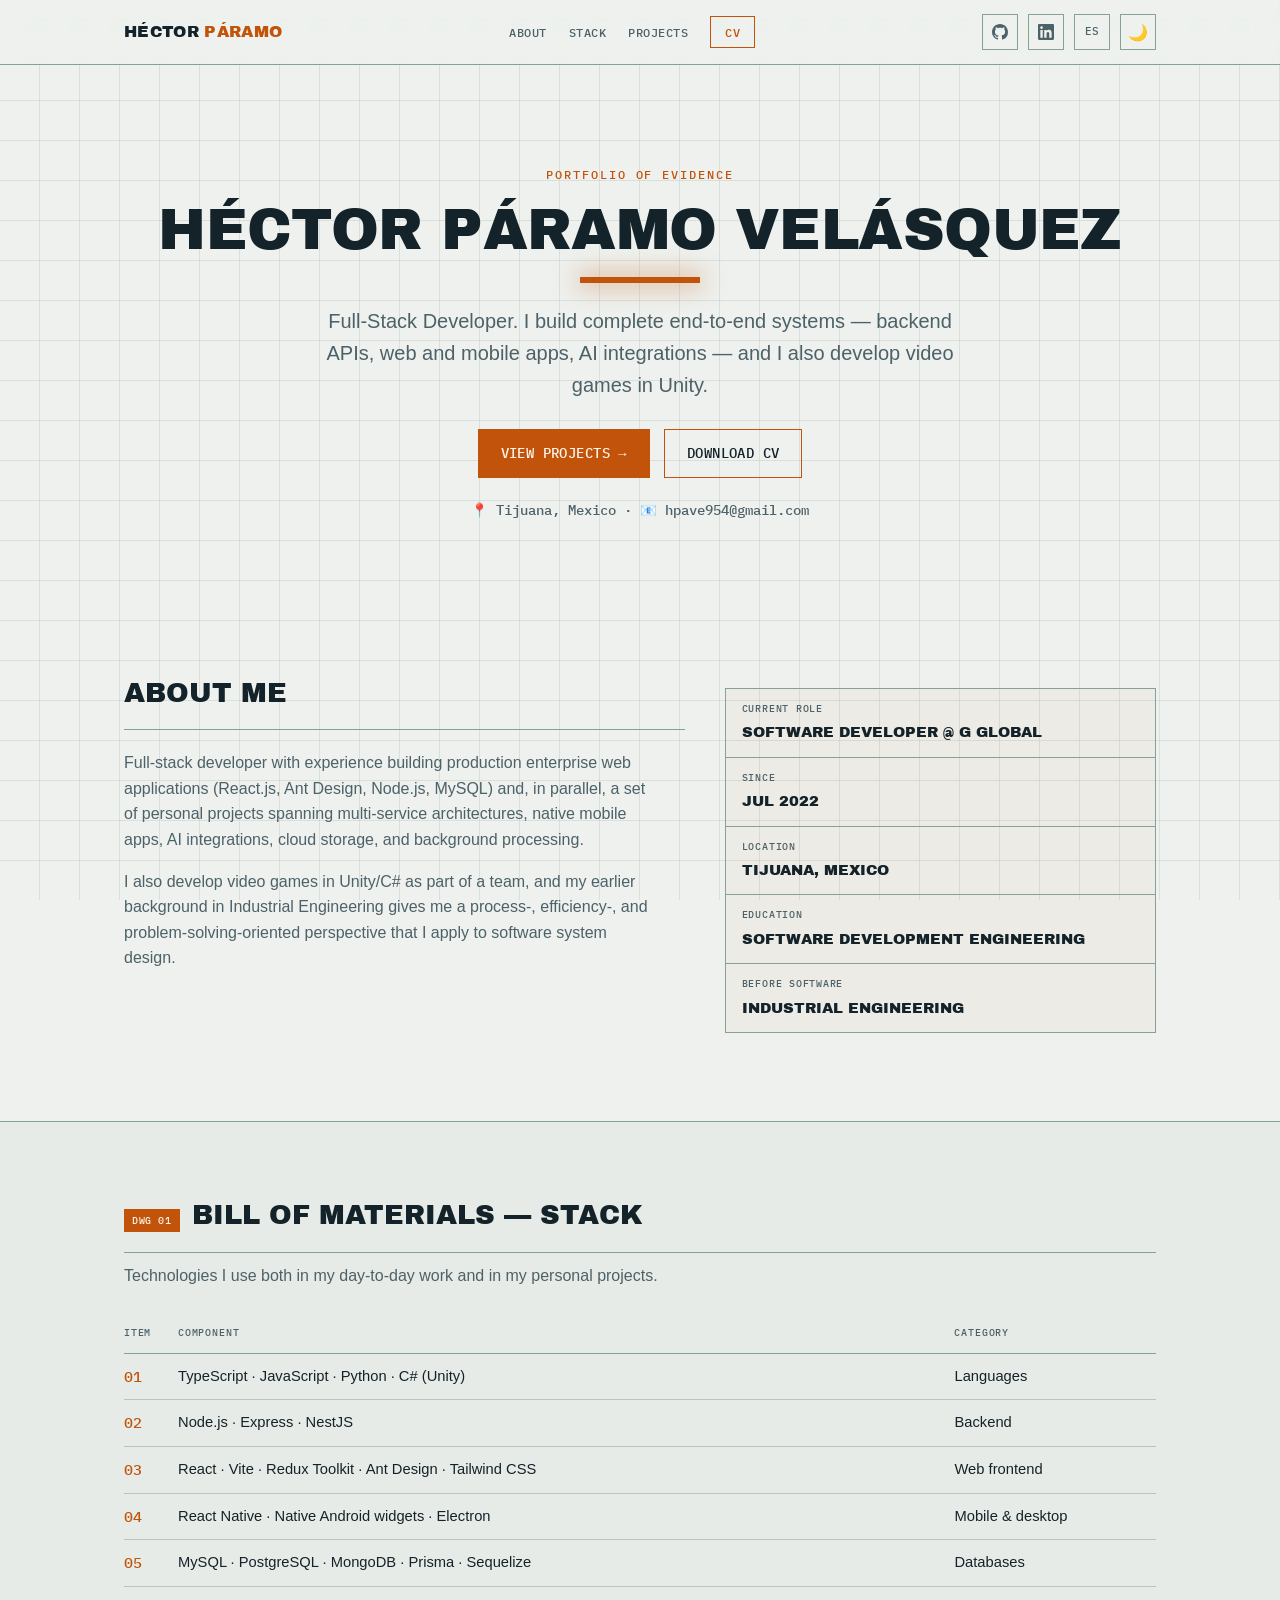
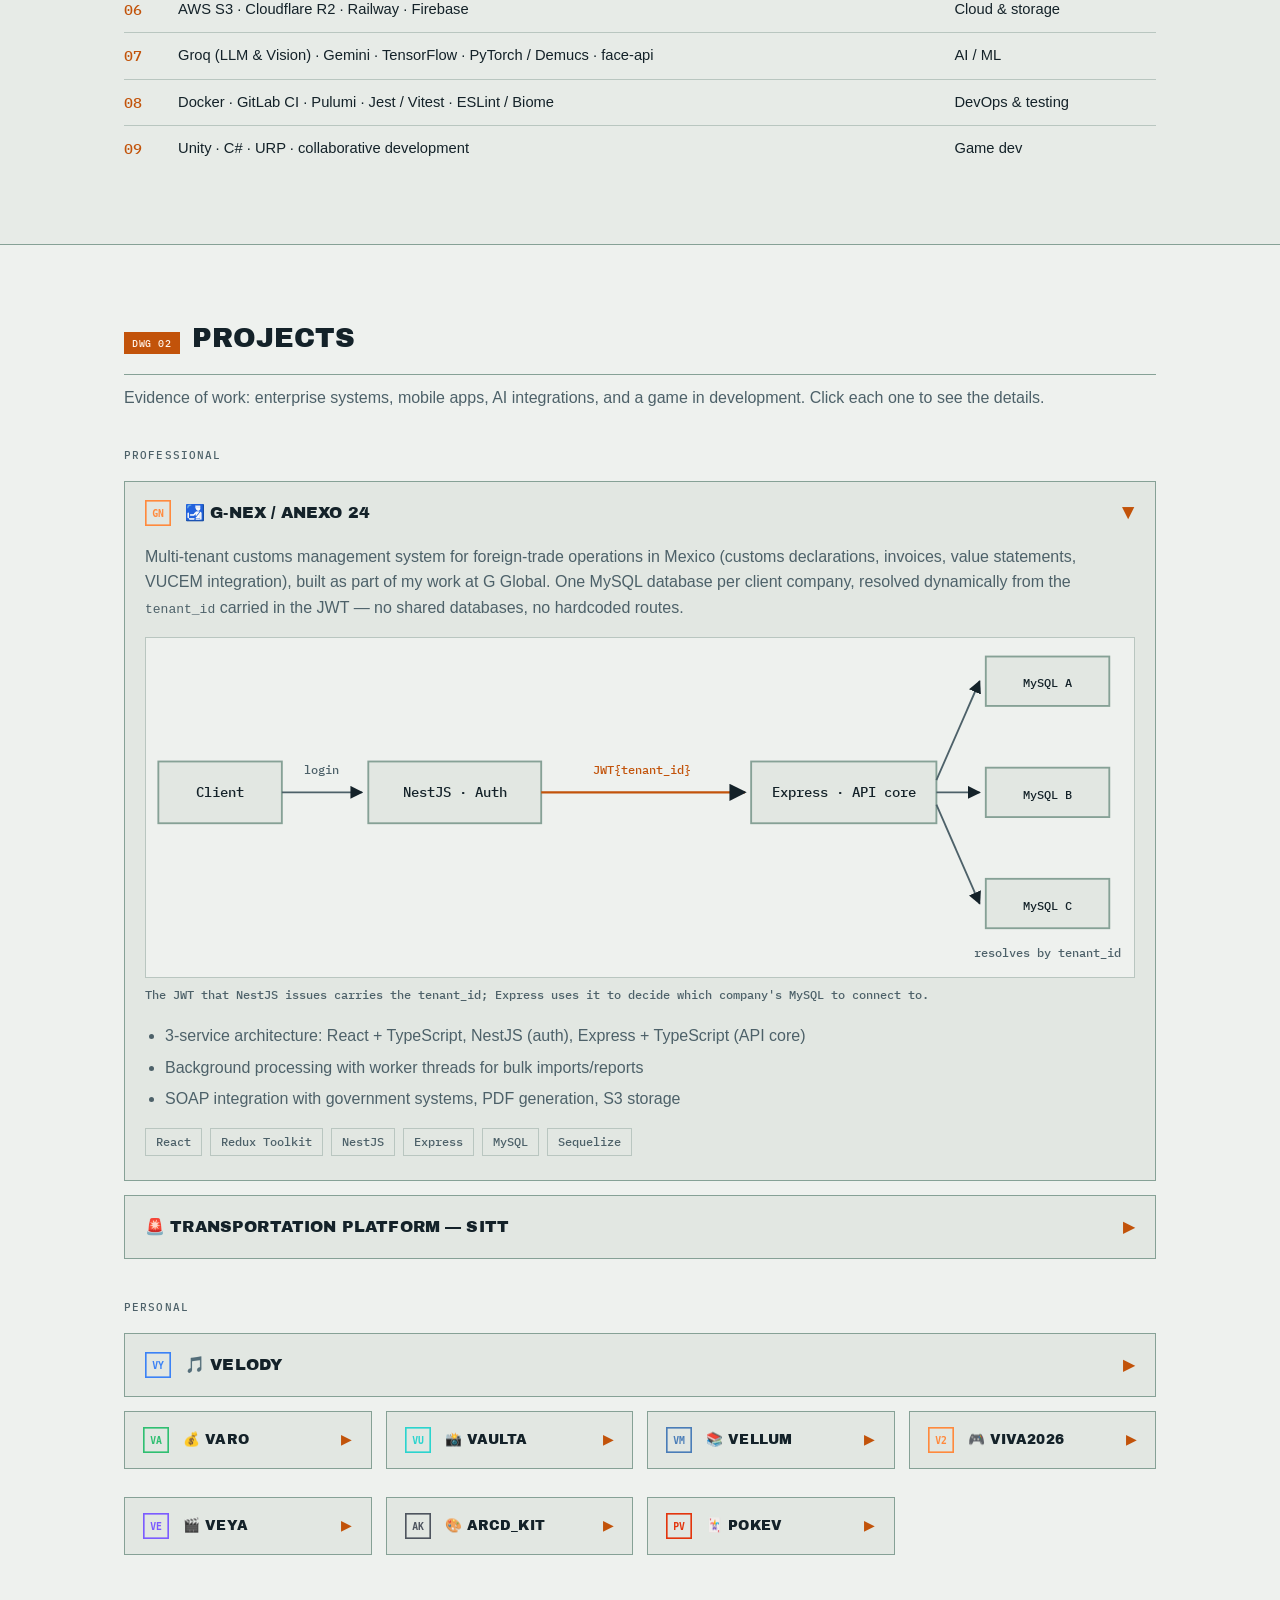
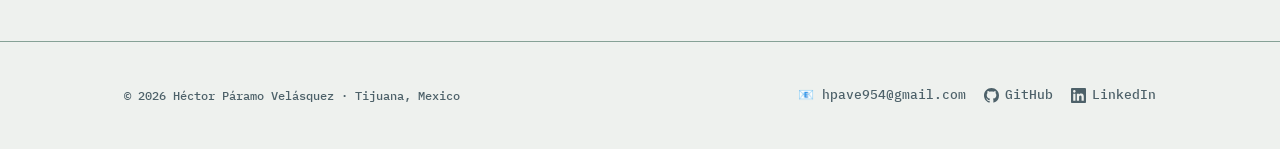
==== commit 3c65ac79: "Add PokeV project details and logo to portfolio" ====
--- a/en/index.html
+++ b/en/index.html
@@ -41,8 +41,7 @@
     </ul>
     <div class="nav__actions">
       <a class="nav__icon-link" href="https://github.com/Hector0122" target="_blank" rel="noopener noreferrer" aria-label="GitHub" title="GitHub"><svg width="16" height="16" viewBox="0 0 16 16" fill="currentColor" aria-hidden="true"><path d="M8 0C3.58 0 0 3.58 0 8c0 3.54 2.29 6.53 5.47 7.59.4.07.55-.17.55-.38 0-.19-.01-.82-.01-1.49-2.01.37-2.53-.49-2.69-.94-.09-.23-.48-.94-.82-1.13-.28-.15-.68-.52-.01-.53.63-.01 1.08.58 1.23.82.72 1.21 1.87.87 2.33.66.07-.52.28-.87.51-1.07-1.78-.2-3.64-.89-3.64-3.95 0-.87.31-1.59.82-2.15-.08-.2-.36-1.02.08-2.12 0 0 .67-.21 2.2.82.64-.18 1.32-.27 2-.27.68 0 1.36.09 2 .27 1.53-1.04 2.2-.82 2.2-.82.44 1.1.16 1.92.08 2.12.51.56.82 1.27.82 2.15 0 3.07-1.87 3.75-3.65 3.95.29.25.54.73.54 1.48 0 1.07-.01 1.93-.01 2.2 0 .21.15.46.55.38A8.013 8.013 0 0016 8c0-4.42-3.58-8-8-8z"/></svg></a>
-      <!-- TODO: replace "#" with your real LinkedIn URL -->
-      <a class="nav__icon-link" href="#" id="nav-linkedin-link" aria-label="LinkedIn" title="LinkedIn"><svg width="16" height="16" viewBox="0 0 24 24" fill="currentColor" aria-hidden="true"><path d="M20.447 20.452h-3.554v-5.569c0-1.328-.027-3.037-1.852-3.037-1.853 0-2.136 1.445-2.136 2.939v5.667H9.351V9h3.414v1.561h.046c.477-.9 1.637-1.85 3.37-1.85 3.601 0 4.267 2.37 4.267 5.455v6.286zM5.337 7.433c-1.144 0-2.063-.926-2.063-2.065 0-1.138.92-2.063 2.063-2.063 1.14 0 2.064.925 2.064 2.063 0 1.139-.925 2.065-2.064 2.065zm1.782 13.019H3.555V9h3.564v11.452zM22.225 0H1.771C.792 0 0 .774 0 1.729v20.542C0 23.227.792 24 1.771 24h20.451C23.2 24 24 23.227 24 22.271V1.729C24 .774 23.2 0 22.222 0h.003z"/></svg></a>
+      <a class="nav__icon-link" href="https://www.linkedin.com/in/hector-paramo-b97743176" target="_blank" rel="noopener noreferrer" id="nav-linkedin-link" aria-label="LinkedIn" title="LinkedIn"><svg width="16" height="16" viewBox="0 0 24 24" fill="currentColor" aria-hidden="true"><path d="M20.447 20.452h-3.554v-5.569c0-1.328-.027-3.037-1.852-3.037-1.853 0-2.136 1.445-2.136 2.939v5.667H9.351V9h3.414v1.561h.046c.477-.9 1.637-1.85 3.37-1.85 3.601 0 4.267 2.37 4.267 5.455v6.286zM5.337 7.433c-1.144 0-2.063-.926-2.063-2.065 0-1.138.92-2.063 2.063-2.063 1.14 0 2.064.925 2.064 2.063 0 1.139-.925 2.065-2.064 2.065zm1.782 13.019H3.555V9h3.564v11.452zM22.225 0H1.771C.792 0 0 .774 0 1.729v20.542C0 23.227.792 24 1.771 24h20.451C23.2 24 24 23.227 24 22.271V1.729C24 .774 23.2 0 22.222 0h.003z"/></svg></a>
       <a class="nav__icon-link" href="/" aria-label="Versión en español" title="Versión en español">ES</a>
       <button class="theme-toggle" id="theme-toggle" aria-label="Switch theme" title="Switch theme">🌙</button>
       <button class="nav__burger" id="nav-burger" aria-label="Open menu">☰</button>
@@ -372,6 +371,24 @@
           </div>
           </div>
         </details>
+
+        <details class="proj" name="projects">
+          <summary>
+            <img class="proj__logo" src="../logo_pokev.svg" alt="">
+            <span class="proj__title">🃏 PokeV</span>
+            <span class="proj__chevron">▶</span>
+          </summary>
+          <div class="proj__body">
+            <div class="proj__body-inner">
+            <p>Personal mobile app to keep my 6-year-old son's and my Pokémon card album: a collection with milestone-based achievements (never "how many are missing"), our own Pokédex showing only what we've discovered, AI-powered card scanning, and an Android home-screen widget that flips to a new favorite card. Personal, non-commercial project, not affiliated with Nintendo/The Pokémon Company.</p>
+            <div class="badges">
+              <span class="badge">React Native</span><span class="badge">NestJS</span>
+              <span class="badge">Prisma</span><span class="badge">PostgreSQL</span>
+              <span class="badge">Groq Vision</span><span class="badge">PokeAPI</span>
+            </div>
+          </div>
+          </div>
+        </details>
       </div>
     </div>
   </div>
@@ -383,8 +400,7 @@
     <nav class="footer__contact" aria-label="Contact">
       <a href="#" id="email-contact-link">📧</a>
       <a href="https://github.com/Hector0122" id="github-link" target="_blank" rel="noopener noreferrer"><svg width="15" height="15" viewBox="0 0 16 16" fill="currentColor" aria-hidden="true"><path d="M8 0C3.58 0 0 3.58 0 8c0 3.54 2.29 6.53 5.47 7.59.4.07.55-.17.55-.38 0-.19-.01-.82-.01-1.49-2.01.37-2.53-.49-2.69-.94-.09-.23-.48-.94-.82-1.13-.28-.15-.68-.52-.01-.53.63-.01 1.08.58 1.23.82.72 1.21 1.87.87 2.33.66.07-.52.28-.87.51-1.07-1.78-.2-3.64-.89-3.64-3.95 0-.87.31-1.59.82-2.15-.08-.2-.36-1.02.08-2.12 0 0 .67-.21 2.2.82.64-.18 1.32-.27 2-.27.68 0 1.36.09 2 .27 1.53-1.04 2.2-.82 2.2-.82.44 1.1.16 1.92.08 2.12.51.56.82 1.27.82 2.15 0 3.07-1.87 3.75-3.65 3.95.29.25.54.73.54 1.48 0 1.07-.01 1.93-.01 2.2 0 .21.15.46.55.38A8.013 8.013 0 0016 8c0-4.42-3.58-8-8-8z"/></svg> GitHub</a>
-      <!-- TODO: replace "#" with your real LinkedIn URL -->
-      <a href="#" id="linkedin-link"><svg width="15" height="15" viewBox="0 0 24 24" fill="currentColor" aria-hidden="true"><path d="M20.447 20.452h-3.554v-5.569c0-1.328-.027-3.037-1.852-3.037-1.853 0-2.136 1.445-2.136 2.939v5.667H9.351V9h3.414v1.561h.046c.477-.9 1.637-1.85 3.37-1.85 3.601 0 4.267 2.37 4.267 5.455v6.286zM5.337 7.433c-1.144 0-2.063-.926-2.063-2.065 0-1.138.92-2.063 2.063-2.063 1.14 0 2.064.925 2.064 2.063 0 1.139-.925 2.065-2.064 2.065zm1.782 13.019H3.555V9h3.564v11.452zM22.225 0H1.771C.792 0 0 .774 0 1.729v20.542C0 23.227.792 24 1.771 24h20.451C23.2 24 24 23.227 24 22.271V1.729C24 .774 23.2 0 22.222 0h.003z"/></svg> LinkedIn</a>
+      <a href="https://www.linkedin.com/in/hector-paramo-b97743176" target="_blank" rel="noopener noreferrer" id="linkedin-link"><svg width="15" height="15" viewBox="0 0 24 24" fill="currentColor" aria-hidden="true"><path d="M20.447 20.452h-3.554v-5.569c0-1.328-.027-3.037-1.852-3.037-1.853 0-2.136 1.445-2.136 2.939v5.667H9.351V9h3.414v1.561h.046c.477-.9 1.637-1.85 3.37-1.85 3.601 0 4.267 2.37 4.267 5.455v6.286zM5.337 7.433c-1.144 0-2.063-.926-2.063-2.065 0-1.138.92-2.063 2.063-2.063 1.14 0 2.064.925 2.064 2.063 0 1.139-.925 2.065-2.064 2.065zm1.782 13.019H3.555V9h3.564v11.452zM22.225 0H1.771C.792 0 0 .774 0 1.729v20.542C0 23.227.792 24 1.771 24h20.451C23.2 24 24 23.227 24 22.271V1.729C24 .774 23.2 0 22.222 0h.003z"/></svg> LinkedIn</a>
       <noscript>Enable JavaScript to see my email.</noscript>
     </nav>
   </div>
